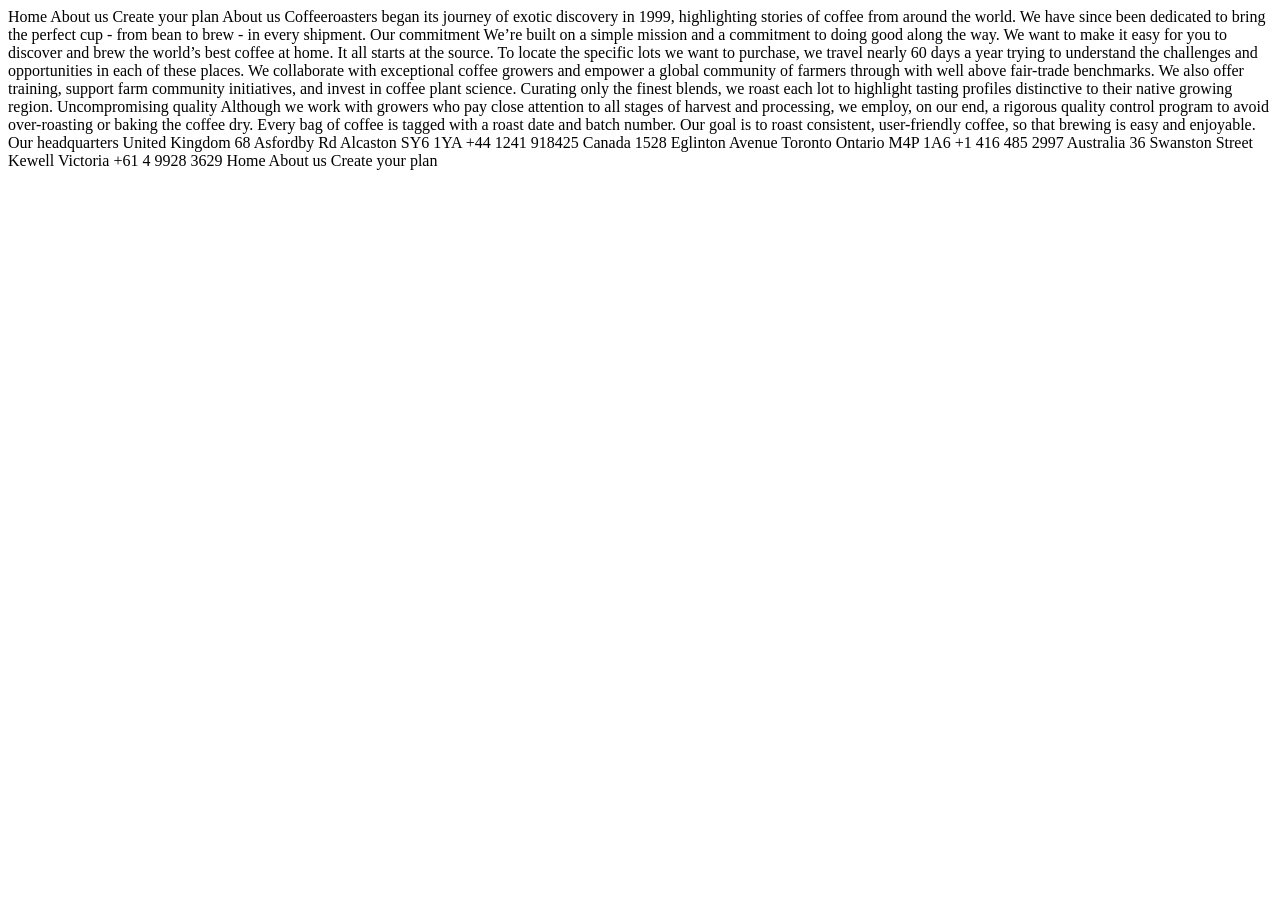
==== about.html @ d0e91743 "Created started files" ====
<!DOCTYPE html>
<html lang="en">

<head>
  <meta charset="UTF-8">
  <meta name="viewport" content="width=device-width, initial-scale=1.0">

  <link rel="icon" type="image/png" sizes="32x32" href="./assets/favicon-32x32.png">

  <title>Frontend Mentor | Coffeeroasters subscription site</title>
</head>

<body>
  Home
  About us
  Create your plan

  About us
  Coffeeroasters began its journey of exotic discovery in 1999, highlighting stories of 
  coffee from around the world. We have since been dedicated to bring the perfect cup - from 
  bean to brew - in every shipment.
  
  Our commitment
  We’re built on a simple mission and a commitment to doing good along the way. We want to 
  make it easy for you to discover and brew the world’s best coffee at home. It all starts 
  at the source. To locate the specific lots we want to purchase, we travel nearly 60 days 
  a year trying to understand the challenges and opportunities in each of these places.
  We collaborate with exceptional coffee growers and empower a global community of farmers 
  through with well above fair-trade benchmarks. We also offer training, support farm community 
  initiatives, and invest in coffee plant science. Curating only the finest blends, we roast 
  each lot to highlight tasting profiles distinctive to their native growing region.
  
  Uncompromising quality
  Although we work with growers who pay close attention to all stages of harvest and processing, 
  we employ, on our end, a rigorous quality control program to avoid over-roasting or baking the 
  coffee dry. Every bag of coffee is tagged with a roast date and batch number. Our goal is to roast 
  consistent, user-friendly coffee, so that brewing is easy and enjoyable.

  Our headquarters

  United Kingdom
  68 Asfordby Rd
  Alcaston
  SY6 1YA
  +44 1241 918425

  Canada
  1528 Eglinton Avenue
  Toronto
  Ontario M4P 1A6
  +1 416 485 2997

  Australia
  36 Swanston Street
  Kewell
  Victoria
  +61 4 9928 3629

  Home
  About us
  Create your plan
</body>

</html>
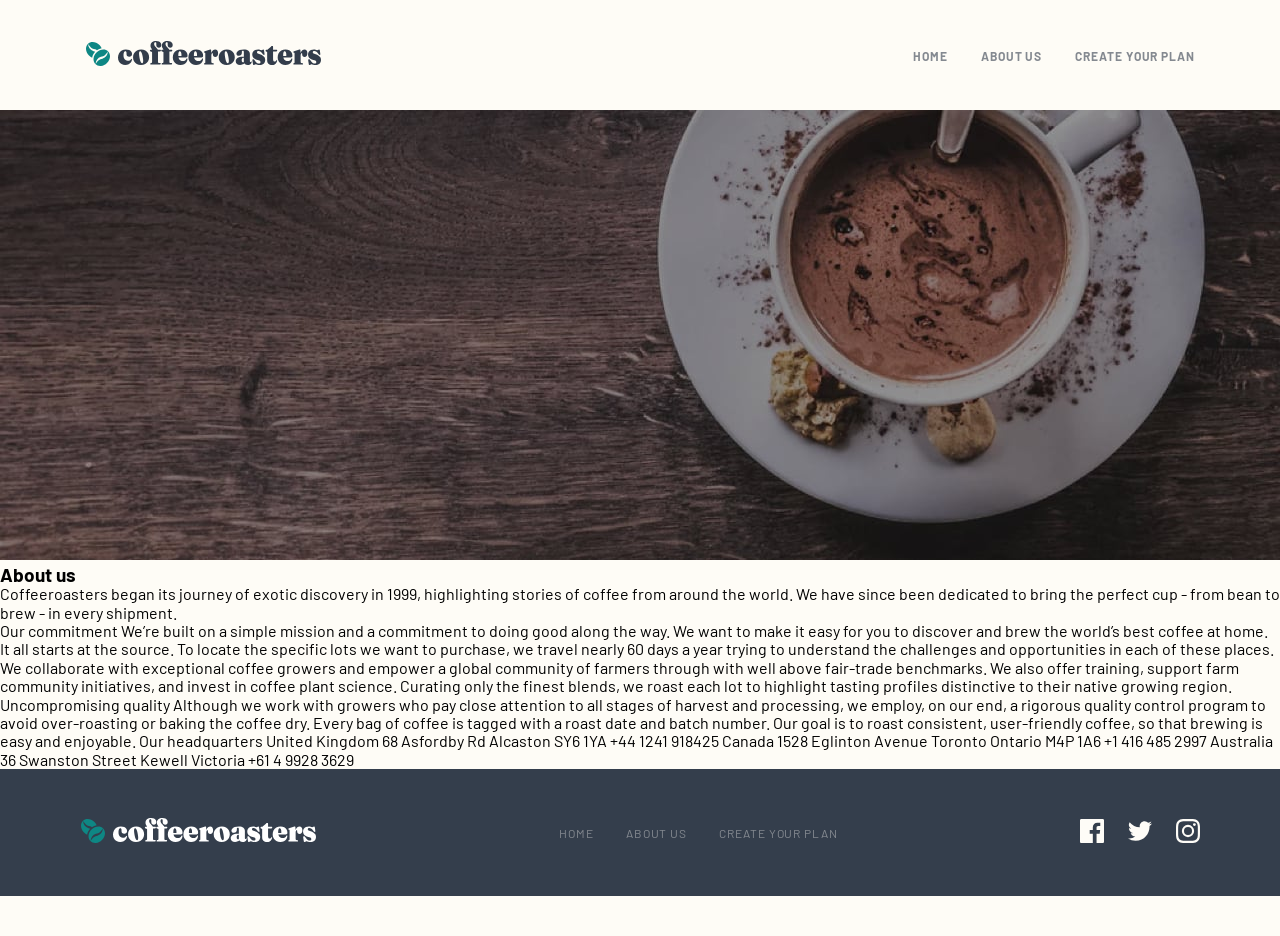
==== commit b9d50f2e: "Finished home page" ====
--- a/about.html
+++ b/about.html
@@ -8,17 +8,91 @@
   <link rel="icon" type="image/png" sizes="32x32" href="./assets/favicon-32x32.png">
 
   <title>Frontend Mentor | Coffeeroasters subscription site</title>
+      <link rel="stylesheet" href="./css/normalize.css" />
+    <link rel="stylesheet" href="./css/style.css" />
 </head>
 
 <body>
-  Home
-  About us
-  Create your plan
-
-  About us
-  Coffeeroasters began its journey of exotic discovery in 1999, highlighting stories of 
+    <header class="header">
+      <div class="header__logo">
+        <a href="index.html">
+          <img
+            src="./assets/shared/desktop/logo.svg"
+            alt="logo coffee roasters"
+            class="logo"
+        /></a>
+      </div>
+      <button
+        class="menu__button open__button"
+        aria-label="open Menu"
+        aria-expanded="false"
+        aria-controls="navbar"
+      >
+        <svg
+          aria-hidden="true"
+          width="16"
+          height="15"
+          xmlns="http://www.w3.org/2000/svg"
+        >
+          <path
+            d="M14.5 12a1.5 1.5 0 010 3h-13a1.5 1.5 0 010-3h13zm0-6a1.5 1.5 0 010 3h-13a1.5 1.5 0 010-3h13zm0-6a1.5 1.5 0 010 3h-13a1.5 1.5 0 010-3h13z"
+            fill="#333D4B"
+            fill-rule="evenodd"
+          />
+        </svg>
+      </button>
+      <button class="menu__button close__button" aria-label="close Menu">
+        <svg
+          aria-hidden="true"
+          width="14"
+          height="13"
+          xmlns="http://www.w3.org/2000/svg"
+        >
+          <path
+            d="M12.657.843a1.5 1.5 0 010 2.121L9.12 6.5l3.536 3.536a1.5 1.5 0 11-2.121 2.12L7 8.622l-3.536 3.536a1.5 1.5 0 11-2.12-2.121L4.877 6.5 1.343 2.964A1.5 1.5 0 113.464.844L7 4.377 10.536.843a1.5 1.5 0 012.12 0z"
+            fill="#333D4B"
+            fill-rule="evenodd"
+          />
+        </svg>
+      </button>
+      <nav id="navbar">
+        <ul>
+          <li><a href="index.html">Home</a></li>
+          <li><a href="#">About us</a></li>
+          <li><a href="plan.html">Create your plan</a></li>
+        </ul>
+      </nav>
+    </header>
+    <main class="main">
+      <section class="about__hero">
+        <picture class="about__hero">
+          <source
+            media="(min-width: 1024px)"
+            srcset="./assets/about/desktop/image-hero-whitecup.jpg"
+          />
+          <source
+            media="(min-width: 768px)"
+            srcset="./assets/about/tablet/image-hero-whitecup.jpg"
+          />
+          <!-- Для мобильных (по умолчанию) -->
+          <img
+            src="./assets/about/mobile/image-hero-whitecup.jpg"
+            alt="image about hero whitecup"
+            class="hero__img"
+          />
+        </picture>
+        <div class="about__hero-content">
+          <h3>About us</h3>
+          <p>
+            Coffeeroasters began its journey of exotic discovery in 1999, highlighting stories of 
   coffee from around the world. We have since been dedicated to bring the perfect cup - from 
   bean to brew - in every shipment.
+          </p>
+          
+        </div>
+      </section>
+        
+  
   
   Our commitment
   We’re built on a simple mission and a commitment to doing good along the way. We want to 
@@ -55,10 +129,23 @@
   Kewell
   Victoria
   +61 4 9928 3629
-
-  Home
-  About us
-  Create your plan
+    </main>
+        <footer class="footer">
+      <a href="#" class="footer__logo"><svg width="237" height="27" xmlns="http://www.w3.org/2000/svg"><g fill-rule="nonzero" fill="none"><path d="M40.237 24.95c1.304 0 2.444-.237 3.422-.71.978-.474 1.755-1.124 2.331-1.95.576-.827.907-1.78.994-2.86.011-.199-.019-.345-.09-.438a.374.374 0 00-.268-.157.623.623 0 00-.27.066c-.092.044-.22.143-.382.297-.294.562-.712.962-1.255 1.199-.544.237-1.217.355-2.021.355-.804 0-1.521-.21-2.152-.628-.63-.419-1.127-1.047-1.491-1.884-.364-.838-.546-1.874-.546-3.108 0-.86.079-1.581.236-2.165.158-.584.38-1.022.669-1.314.287-.292.61-.438.97-.438.358 0 .635.138.83.413.196.276.294.683.294 1.223v1.058c0 .893.23 1.595.693 2.108.461.512 1.138.768 2.029.768.87 0 1.556-.25 2.062-.752.505-.501.757-1.193.757-2.074 0-.838-.241-1.595-.725-2.273-.483-.678-1.184-1.215-2.102-1.612-.919-.396-2.046-.595-3.382-.595-1.565 0-2.934.35-4.108 1.05a7.38 7.38 0 00-2.746 2.86C33.33 14.594 33 15.963 33 17.495c0 1.587.315 2.934.945 4.041a6.4 6.4 0 002.584 2.537c1.092.584 2.328.876 3.708.876zm15.728-.033c1.619 0 3.04-.336 4.262-1.008 1.222-.672 2.179-1.584 2.869-2.735.69-1.152 1.034-2.455 1.034-3.91 0-1.531-.33-2.881-.994-4.05a7.107 7.107 0 00-2.77-2.743c-1.185-.661-2.57-.992-4.157-.992-1.597 0-3.01.342-4.237 1.025-1.228.683-2.19 1.606-2.885 2.769-.696 1.162-1.043 2.47-1.043 3.925 0 1.521.331 2.86.994 4.017a7.067 7.067 0 002.779 2.719c1.19.656 2.572.983 4.148.983zm1.239-1.719c-.337.066-.666-.082-.987-.446-.32-.364-.624-.975-.912-1.835-.288-.86-.563-1.989-.823-3.388-.25-1.4-.392-2.551-.424-3.455-.033-.903.032-1.586.195-2.05.163-.462.413-.732.75-.81.337-.065.666.084.986.447.32.364.628.975.921 1.835.294.86.57 1.989.831 3.388.261 1.4.405 2.554.432 3.463.027.91-.043 1.595-.212 2.058-.168.463-.42.727-.757.793zm17.781 1.422c.511 0 .766-.254.766-.76 0-.22-.06-.394-.179-.521-.12-.127-.304-.207-.554-.24l-1.402-.215a.589.589 0 01-.448-.297c-.092-.166-.138-.402-.138-.711V11.579h1.157c.608 0 1.054-.105 1.336-.315.283-.209.424-.479.424-.81 0-.22-.068-.382-.204-.487-.136-.105-.328-.157-.578-.157H72.75l-.015-.087a1.998 1.998 0 00-.264-.64l-.07-.108a8.286 8.286 0 00-.905-1.09 36.96 36.96 0 01-1.075-1.158 6.526 6.526 0 01-.905-1.297 3.138 3.138 0 01-.367-1.488c0-.518.104-.914.31-1.19.207-.275.51-.413.913-.413.315 0 .549.09.7.273.153.181.229.465.229.85v1.472c0 .837.239 1.51.717 2.016.478.507 1.108.76 1.89.76.707 0 1.286-.217 1.736-.652.451-.435.677-1.088.677-1.959 0-.738-.19-1.419-.57-2.041-.38-.623-.954-1.121-1.72-1.496S72.302 1 71.139 1c-1.804 0-3.195.433-4.173 1.298-.977.865-1.466 2.019-1.466 3.462 0 .606.081 1.116.244 1.53.163.412.348.768.554 1.065l.554.802c.123.178.199.363.23.556l.01.097h-1.43a.83.83 0 00-.508.145L65.1 10a.637.637 0 00-.203.488c0 .198.054.366.162.504.11.137.288.267.538.388l.946.314c.206.088.347.185.423.29a.643.643 0 01.115.388v9.554c0 .286-.05.507-.147.66a.73.73 0 01-.408.315l-.7.215a.978.978 0 00-.432.297.77.77 0 00-.139.48c0 .231.068.41.204.537.136.126.312.19.53.19h8.996zm11.377 0c.51 0 .766-.254.766-.76 0-.22-.06-.394-.18-.521-.119-.127-.304-.207-.554-.24l-1.401-.215a.589.589 0 01-.448-.297c-.093-.166-.139-.402-.139-.711V11.579h1.157c.609 0 1.054-.105 1.337-.315.282-.209.423-.479.423-.81 0-.22-.067-.382-.203-.487-.136-.105-.329-.157-.579-.157h-2.414l-.015-.087a1.998 1.998 0 00-.264-.64l-.07-.108a8.286 8.286 0 00-.904-1.09 36.96 36.96 0 01-1.076-1.158 6.526 6.526 0 01-.904-1.297 3.138 3.138 0 01-.367-1.488c0-.518.103-.914.31-1.19.206-.275.51-.413.912-.413.315 0 .55.09.701.273.152.181.228.465.228.85v1.472c0 .837.24 1.51.718 2.016.478.507 1.108.76 1.89.76.706 0 1.285-.217 1.736-.652.45-.435.676-1.088.676-1.959 0-.738-.19-1.419-.57-2.041-.38-.623-.954-1.121-1.72-1.496S83.678 1 82.515 1c-1.803 0-3.194.433-4.172 1.298-.978.865-1.467 2.019-1.467 3.462 0 .606.082 1.116.245 1.53.163.412.347.768.554 1.065l.554.802c.122.178.198.363.229.556l.011.097h-1.43a.83.83 0 00-.509.145l-.053.045a.637.637 0 00-.204.488c0 .198.054.366.163.504.109.137.288.267.538.388l.945.314c.207.088.348.185.424.29a.643.643 0 01.114.388v9.554c0 .286-.049.507-.147.66a.73.73 0 01-.407.315l-.701.215a.978.978 0 00-.432.297.77.77 0 00-.138.48c0 .231.067.41.203.537.136.126.313.19.53.19h8.997zm9.11.33c1.38 0 2.598-.27 3.652-.81 1.054-.54 1.874-1.258 2.46-2.157.588-.898.881-1.887.881-2.966 0-.21-.038-.359-.114-.447a.353.353 0 00-.277-.132.64.64 0 00-.27.074c-.102.05-.22.146-.35.29-.228.705-.676 1.256-1.344 1.653-.668.396-1.437.595-2.306.595-1.359 0-2.445-.466-3.26-1.397-.478-.546-.816-1.273-1.013-2.18l-.016-.076h7.45c.472 0 .841-.125 1.11-.374l.064-.064c.272-.292.407-.692.407-1.199 0-1.168-.274-2.228-.823-3.181-.548-.954-1.333-1.708-2.355-2.265-1.021-.556-2.238-.835-3.65-.835-1.663 0-3.087.33-4.271.992a6.684 6.684 0 00-2.714 2.769c-.624 1.184-.937 2.564-.937 4.14 0 1.499.323 2.818.97 3.959A6.821 6.821 0 0091.463 24c1.152.634 2.489.95 4.01.95zm-2.127-8.878a12.966 12.966 0 01-.024-.791c0-1.036.076-1.851.229-2.446.152-.595.347-1.017.586-1.265.24-.248.506-.372.799-.372.38 0 .736.325 1.068.976.33.65.497 1.73.497 3.24 0 .462-.207.693-.62.693h-2.533l-.002-.035zm17.71 8.878c1.38 0 2.596-.27 3.65-.81 1.054-.54 1.875-1.258 2.461-2.157.587-.898.88-1.887.88-2.966 0-.21-.038-.359-.114-.447a.353.353 0 00-.277-.132.64.64 0 00-.269.074c-.103.05-.22.146-.35.29-.228.705-.676 1.256-1.345 1.653-.668.396-1.437.595-2.306.595-1.358 0-2.445-.466-3.26-1.397-.477-.546-.815-1.273-1.013-2.18l-.016-.076h7.451c.471 0 .841-.125 1.109-.374l.065-.064c.271-.292.407-.692.407-1.199 0-1.168-.274-2.228-.823-3.181-.549-.954-1.334-1.708-2.355-2.265-1.022-.556-2.239-.835-3.651-.835-1.663 0-3.086.33-4.27.992a6.684 6.684 0 00-2.714 2.769c-.625 1.184-.937 2.564-.937 4.14 0 1.499.323 2.818.97 3.959A6.821 6.821 0 00107.044 24c1.152.634 2.488.95 4.01.95zm-2.129-8.878a12.966 12.966 0 01-.023-.791c0-1.036.076-1.851.228-2.446.152-.595.348-1.017.587-1.265s.505-.372.798-.372c.38 0 .737.325 1.068.976.331.65.497 1.73.497 3.24 0 .462-.206.693-.62.693h-2.533l-.002-.035zm19.079 8.548c.26 0 .46-.069.595-.207a.732.732 0 00.204-.537.82.82 0 00-.147-.488c-.098-.137-.26-.223-.489-.256l-1.222-.248a.647.647 0 01-.457-.339c-.098-.181-.146-.427-.146-.735v-5.818c0-.65.038-1.185.114-1.604.076-.418.187-.73.334-.933.146-.204.318-.306.513-.306.196 0 .337.071.424.215.087.143.136.341.147.595l.016.66c.022.75.225 1.329.611 1.736.386.408.98.612 1.785.612.826 0 1.5-.298 2.02-.893.522-.595.783-1.526.783-2.793 0-1.278-.25-2.231-.75-2.86-.5-.628-1.217-.942-2.151-.942-.771 0-1.483.24-2.135.72-.652.479-1.176 1.211-1.573 2.198a6.529 6.529 0 00-.182.515l-.028.094-.124-2.568c-.029-.304-.082-.525-.158-.663l-.03-.048c-.092-.132-.23-.198-.415-.198-.13 0-.288.022-.473.066a4.95 4.95 0 00-.684.231l-4.63 1.34c-.26.098-.445.217-.553.355a.74.74 0 00-.163.47.64.64 0 00.106.38c.07.1.182.194.334.282l.424.05a.618.618 0 01.301.272c.06.116.09.306.09.57v8.397c0 .33-.027.568-.082.71a.552.552 0 01-.293.315l-.375.149c-.141.099-.253.206-.334.322a.743.743 0 00-.122.438c0 .231.068.413.203.545.136.133.324.199.563.199h8.149zm13.626.297c1.619 0 3.04-.336 4.262-1.008 1.222-.672 2.178-1.584 2.868-2.735.69-1.152 1.035-2.455 1.035-3.91 0-1.531-.331-2.881-.994-4.05a7.107 7.107 0 00-2.77-2.743c-1.185-.661-2.57-.992-4.157-.992-1.597 0-3.01.342-4.238 1.025-1.227.683-2.189 1.606-2.884 2.769-.696 1.162-1.043 2.47-1.043 3.925 0 1.521.33 2.86.994 4.017a7.067 7.067 0 002.779 2.719c1.19.656 2.572.983 4.148.983zm1.238-1.719c-.336.066-.665-.082-.986-.446-.32-.364-.624-.975-.912-1.835-.288-.86-.563-1.989-.824-3.388-.25-1.4-.39-2.551-.423-3.455-.033-.903.032-1.586.195-2.05.163-.462.413-.732.75-.81.337-.065.666.084.986.447.32.364.628.975.921 1.835.293.86.57 1.989.831 3.388.261 1.4.405 2.554.432 3.463.027.91-.043 1.595-.212 2.058-.168.463-.42.727-.758.793zm19.852 1.752c.913 0 1.663-.168 2.25-.504.586-.336 1.023-.735 1.311-1.198.288-.463.432-.887.432-1.273a.751.751 0 00-.106-.413.324.324 0 00-.285-.165.32.32 0 00-.147.033.325.325 0 00-.114.099c-.054.198-.138.336-.252.413a.643.643 0 01-.367.116c-.185 0-.323-.064-.416-.19-.092-.127-.138-.295-.138-.504v-7.306c0-1.455-.492-2.581-1.475-3.38-.984-.8-2.524-1.199-4.62-1.199-1.63 0-2.992.204-4.084.612-1.092.408-1.912.928-2.46 1.562-.55.634-.824 1.28-.824 1.942 0 .705.204 1.242.611 1.612.408.369.997.553 1.769.553.945 0 1.69-.256 2.233-.768.543-.513.815-1.177.815-1.992v-1.256c0-.309.095-.548.285-.72.19-.17.426-.255.709-.255.304 0 .546.113.725.338.18.226.27.532.27.918l-.001 4.818-.087-.019a5.455 5.455 0 00-.91-.087l-.176-.001c-2.337 0-4.078.396-5.224 1.19-1.146.793-1.72 1.9-1.72 3.322 0 1.08.394 1.967 1.182 2.661.788.694 1.834 1.041 3.137 1.041.978 0 1.891-.2 2.739-.603.635-.302 1.152-.698 1.55-1.188l.022-.03.024.075c.125.357.354.677.688.96l.103.084c.603.468 1.454.702 2.551.702zm-4.563-2.578c-.435 0-.786-.18-1.052-.537-.266-.358-.4-.907-.4-1.645 0-.771.129-1.355.384-1.752s.595-.595 1.019-.595c.25 0 .467.025.652.074l.08.025v4.242l-.052.03c-.174.09-.353.142-.538.155l-.093.003zM174.212 25c1.934 0 3.417-.446 4.45-1.339 1.032-.892 1.548-2.11 1.548-3.653 0-.936-.174-1.757-.522-2.463-.348-.705-.956-1.33-1.825-1.876-.87-.545-2.092-1.06-3.668-1.545-.586-.187-1.04-.377-1.36-.57-.321-.193-.541-.4-.66-.62-.12-.22-.18-.457-.18-.71 0-.376.136-.679.408-.91.271-.231.673-.347 1.206-.347.739 0 1.437.248 2.094.744.657.496 1.383 1.344 2.176 2.545.206.254.413.438.62.554.206.116.401.151.586.107a.574.574 0 00.424-.454c.054-.237.043-.576-.033-1.017l-.424-3.041c-.043-.32-.125-.545-.244-.678a.607.607 0 00-.473-.198c-.174 0-.39.06-.652.182-.26.121-.519.245-.774.372-.255.126-.448.19-.578.19-.12 0-.297-.066-.53-.199-.234-.132-.562-.264-.986-.396-.424-.133-.973-.199-1.646-.199-1.12 0-2.127.204-3.024.612-.896.408-1.603.989-2.119 1.744-.516.755-.774 1.655-.774 2.702 0 .926.193 1.736.579 2.43.386.694.975 1.29 1.768 1.785.793.496 1.793.898 3 1.207.781.209 1.382.421 1.8.636.418.215.706.45.864.703.158.253.236.534.236.842 0 .408-.136.744-.407 1.009-.272.264-.685.396-1.239.396a3.417 3.417 0 01-1.491-.338c-.473-.226-.96-.615-1.459-1.166-.5-.55-1.06-1.305-1.679-2.264-.184-.254-.394-.43-.627-.53a.84.84 0 00-.71.017c-.227.089-.374.276-.44.562-.064.287-.048.64.05 1.058l.505 3.29c.076.33.185.55.326.66.141.11.293.166.456.166.185 0 .41-.06.677-.182l.798-.363c.267-.122.481-.182.644-.182.163 0 .378.06.644.182a7.51 7.51 0 001.043.363c.43.121.97.182 1.622.182zm12.908-.05c.978 0 1.826-.19 2.543-.57a4.366 4.366 0 001.703-1.587c.418-.677.666-1.462.742-2.355.01-.253-.025-.421-.106-.504a.242.242 0 00-.286-.058c-.13.198-.266.397-.407.595-.141.198-.29.377-.448.537-.158.16-.334.29-.53.389-.195.099-.407.148-.636.148-.532 0-.937-.198-1.214-.595-.277-.396-.415-1.008-.415-1.834v-7.537h2.444c.555 0 .97-.096 1.244-.286l.06-.045c.272-.22.408-.485.408-.793 0-.22-.065-.383-.196-.488-.13-.105-.315-.157-.554-.157h-3.407V6.85c0-.294-.055-.518-.167-.672l-.044-.055c-.142-.154-.337-.231-.587-.231a1.21 1.21 0 00-.652.206 2.83 2.83 0 00-.652.603l-3.015 2.53c-.185.23-.332.385-.44.462a.541.541 0 01-.31.116h-.799a.861.861 0 00-.603.223.738.738 0 00-.244.57c0 .188.027.345.081.471.055.127.174.235.359.323l.766.248c.174.077.283.176.326.297.043.121.065.298.065.53v7.47c0 1.73.416 2.997 1.247 3.802.831.804 2.073 1.206 3.724 1.206zm13.218 0c1.38 0 2.597-.27 3.651-.81 1.054-.54 1.875-1.258 2.462-2.157.586-.898.88-1.887.88-2.966 0-.21-.038-.359-.114-.447a.353.353 0 00-.278-.132.64.64 0 00-.268.074c-.104.05-.22.146-.35.29-.23.705-.677 1.256-1.346 1.653-.668.396-1.437.595-2.306.595-1.358 0-2.445-.466-3.26-1.397-.477-.546-.815-1.273-1.013-2.18l-.016-.076h7.451c.472 0 .841-.125 1.109-.374l.065-.064c.271-.292.407-.692.407-1.199 0-1.168-.274-2.228-.823-3.181-.549-.954-1.334-1.708-2.355-2.265-1.022-.556-2.238-.835-3.651-.835-1.662 0-3.086.33-4.27.992a6.684 6.684 0 00-2.714 2.769c-.625 1.184-.937 2.564-.937 4.14 0 1.499.323 2.818.97 3.959A6.821 6.821 0 00196.329 24c1.152.634 2.488.95 4.01.95zm-2.128-8.878a12.966 12.966 0 01-.023-.791c0-1.036.076-1.851.228-2.446.152-.595.348-1.017.587-1.265.24-.248.505-.372.799-.372.38 0 .736.325 1.067.976.332.65.497 1.73.497 3.24 0 .462-.206.693-.619.693h-2.534l-.002-.035zm19.08 8.548c.26 0 .458-.069.594-.207a.732.732 0 00.204-.537.82.82 0 00-.147-.488c-.098-.137-.26-.223-.489-.256l-1.222-.248a.647.647 0 01-.457-.339c-.097-.181-.146-.427-.146-.735v-5.818c0-.65.038-1.185.114-1.604.076-.418.187-.73.334-.933.147-.204.318-.306.513-.306.196 0 .337.071.424.215.087.143.136.341.147.595l.016.66c.022.75.225 1.329.611 1.736.386.408.98.612 1.785.612.826 0 1.5-.298 2.021-.893.522-.595.782-1.526.782-2.793 0-1.278-.25-2.231-.75-2.86-.5-.628-1.216-.942-2.15-.942-.772 0-1.484.24-2.136.72-.652.479-1.176 1.211-1.573 2.198a6.529 6.529 0 00-.182.515l-.028.095-.124-2.569c-.029-.304-.081-.525-.158-.663l-.03-.048c-.092-.132-.23-.198-.415-.198-.13 0-.288.022-.473.066a4.95 4.95 0 00-.684.231l-4.629 1.34c-.26.098-.446.217-.554.355a.74.74 0 00-.163.47.64.64 0 00.106.38c.07.1.182.194.334.282l.424.05a.618.618 0 01.301.272c.06.116.09.306.09.57v8.397c0 .33-.027.568-.082.71a.552.552 0 01-.293.315l-.375.149c-.141.099-.253.206-.334.322a.743.743 0 00-.122.438c0 .231.068.413.203.545.136.133.324.199.563.199h8.15zm12.712.38c1.934 0 3.417-.446 4.45-1.339 1.032-.892 1.548-2.11 1.548-3.653 0-.936-.174-1.757-.522-2.463-.347-.705-.956-1.33-1.825-1.876-.87-.545-2.092-1.06-3.667-1.545-.587-.187-1.04-.377-1.361-.57-.32-.193-.54-.4-.66-.62-.12-.22-.18-.457-.18-.71 0-.376.136-.679.408-.91.272-.231.674-.347 1.206-.347.739 0 1.437.248 2.094.744.658.496 1.383 1.344 2.176 2.545.207.254.413.438.62.554.206.116.402.151.586.107a.574.574 0 00.424-.454c.054-.237.044-.576-.032-1.017l-.424-3.041c-.044-.32-.125-.545-.245-.678a.607.607 0 00-.472-.198c-.174 0-.392.06-.652.182-.261.121-.52.245-.774.372-.256.126-.449.19-.58.19-.119 0-.295-.066-.529-.199-.233-.132-.562-.264-.986-.396-.424-.133-.972-.199-1.646-.199-1.12 0-2.127.204-3.023.612-.897.408-1.603.989-2.12 1.744-.515.755-.773 1.655-.773 2.702 0 .926.192 1.736.578 2.43.386.694.975 1.29 1.769 1.785.793.496 1.792.898 2.999 1.207.782.209 1.382.421 1.8.636.419.215.707.45.864.703.158.253.237.534.237.842 0 .408-.136.744-.408 1.009-.271.264-.684.396-1.238.396a3.417 3.417 0 01-1.492-.338c-.472-.226-.959-.615-1.459-1.166-.5-.55-1.059-1.305-1.678-2.264-.185-.254-.394-.43-.628-.53a.84.84 0 00-.709.017c-.228.089-.375.276-.44.562-.065.287-.049.64.049 1.058l.505 3.29c.076.33.185.55.326.66.142.11.294.166.457.166.184 0 .41-.06.676-.182l.799-.363c.266-.122.48-.182.643-.182.163 0 .378.06.644.182a7.51 7.51 0 001.043.363c.43.121.97.182 1.622.182z" fill="#333D4B"/><path d="M23.123 11.378c2.89 2.89 2.387 8.1-1.126 11.613-1.688 1.687-3.813 2.74-5.987 2.965-.29.029-.576.044-.856.044-1.87 0-3.539-.656-4.769-1.886-1.416-1.414-2.07-3.412-1.839-5.625.224-2.173 1.277-4.299 2.964-5.986 3.515-3.512 8.724-4.019 11.613-1.125zm-.18.18c-.961 1.16-1.67 2.482-2.851 3.453-1.257 1.033-2.64 1.41-4.161 1.85-3.338.97-4.988 3.791-5.369 7.075 1.043-1.253 1.808-2.657 3.125-3.663 1.152-.88 2.398-1.227 3.754-1.598 3.411-.936 5.105-3.781 5.502-7.117zM14.49 5.003a10.573 10.573 0 012.165 3.151c-1.68.29-3.308.992-4.75 2.046a7.17 7.17 0 00-1.837-.84c-1.519-.44-2.903-.816-4.16-1.85-1.18-.971-1.889-2.296-2.852-3.454.396 3.336 2.091 6.182 5.502 7.118.576.157 1.128.32 1.666.511-1.626 1.713-2.696 3.8-3.07 5.97A10.607 10.607 0 014 15.491C.492 11.978-.014 6.768 2.877 3.878 5.766.986 10.975 1.49 14.489 5.003z" fill="#0E8784"/></g></svg></a>
+      <nav>
+        <ul>
+          <li><a href="index.html">Home</a></li>
+          <li><a href="#">About us</a></li>
+          <li><a href="plan.html">Create your plan</a></li>
+        </ul>
+      </nav>
+      <div class="footer__social">
+        <button><svg xmlns="http://www.w3.org/2000/svg" width="24" height="24"><path fill="#FEFCF7" d="M22.675 0H1.325C.593 0 0 .593 0 1.325v21.351C0 23.407.593 24 1.325 24H12.82v-9.294H9.692v-3.622h3.128V8.413c0-3.1 1.893-4.788 4.659-4.788 1.325 0 2.463.099 2.795.143v3.24l-1.918.001c-1.504 0-1.795.715-1.795 1.763v2.313h3.587l-.467 3.622h-3.12V24h6.116c.73 0 1.323-.593 1.323-1.325V1.325C24 .593 23.407 0 22.675 0z"/></svg></button>
+        <button><svg xmlns="http://www.w3.org/2000/svg" width="24" height="20"><path fill="#FEFCF7" d="M24 2.557a9.83 9.83 0 01-2.828.775A4.932 4.932 0 0023.337.608a9.864 9.864 0 01-3.127 1.195A4.916 4.916 0 0016.616.248c-3.179 0-5.515 2.966-4.797 6.045A13.978 13.978 0 011.671 1.149a4.93 4.93 0 001.523 6.574 4.903 4.903 0 01-2.229-.616c-.054 2.281 1.581 4.415 3.949 4.89a4.935 4.935 0 01-2.224.084 4.928 4.928 0 004.6 3.419A9.9 9.9 0 010 17.54a13.94 13.94 0 007.548 2.212c9.142 0 14.307-7.721 13.995-14.646A10.025 10.025 0 0024 2.557z"/></svg></button>
+        <button><svg xmlns="http://www.w3.org/2000/svg" width="24" height="24"><path fill="#FEFCF7" d="M12 2.163c3.204 0 3.584.012 4.85.07 3.252.148 4.771 1.691 4.919 4.919.058 1.265.069 1.645.069 4.849 0 3.205-.012 3.584-.069 4.849-.149 3.225-1.664 4.771-4.919 4.919-1.266.058-1.644.07-4.85.07-3.204 0-3.584-.012-4.849-.07-3.26-.149-4.771-1.699-4.919-4.92-.058-1.265-.07-1.644-.07-4.849 0-3.204.013-3.583.07-4.849.149-3.227 1.664-4.771 4.919-4.919 1.266-.057 1.645-.069 4.849-.069zM12 0C8.741 0 8.333.014 7.053.072 2.695.272.273 2.69.073 7.052.014 8.333 0 8.741 0 12c0 3.259.014 3.668.072 4.948.2 4.358 2.618 6.78 6.98 6.98C8.333 23.986 8.741 24 12 24c3.259 0 3.668-.014 4.948-.072 4.354-.2 6.782-2.618 6.979-6.98.059-1.28.073-1.689.073-4.948 0-3.259-.014-3.667-.072-4.947-.196-4.354-2.617-6.78-6.979-6.98C15.668.014 15.259 0 12 0zm0 5.838a6.162 6.162 0 100 12.324 6.162 6.162 0 000-12.324zM12 16a4 4 0 110-8 4 4 0 010 8zm6.406-11.845a1.44 1.44 0 100 2.881 1.44 1.44 0 000-2.881z"/></svg></button>
+      </div>
+    </footer>
+     <script src="app.js" defer></script>
 </body>
 
 </html>
--- a/css/style.css
+++ b/css/style.css
@@ -0,0 +1,770 @@
+:root {
+  --neutral-900: hsl(215, 19%, 25%);
+  --neutral-500: hsl(215, 5%, 54%);
+  --neutral-200: hsl(26, 11%, 87%);
+  --neutral-100: hsl(40, 29%, 94%);
+  --neutral-50: hsl(43, 78%, 98%);
+  --neutral-0: hsl(0, 0%, 100%);
+  --teal-600: hsl(179, 61%, 29%);
+  --teal-300: hsl(178, 55%, 61%);
+  --orange-200: hsl(25, 94%, 86%);
+}
+@font-face {
+  font-family: "Barlow";
+  src: url("../assets/fonts/Barlow-Bold.woff2") format("woff2");
+  font-weight: bold;
+  font-style: normal;
+  font-display: swap;
+}
+
+@font-face {
+  font-family: "Barlow";
+  src: url("../assets/fonts/Barlow-Regular.woff2") format("woff2");
+  font-weight: normal;
+  font-style: normal;
+  font-display: swap;
+}
+
+@font-face {
+  font-family: "Fraunces 72pt Soft";
+  src: url("../assets/fonts/Fraunces72ptSoft-Black.woff2") format("woff2");
+  font-weight: 900;
+  font-style: normal;
+  font-display: swap;
+}
+@font-face {
+  font-family: "Fraunces 9pt";
+  src: url("../assets/fonts/Fraunces9-Balck/Fraunces-9ptBlack.woff2")
+    format("woff2");
+  font-weight: 900;
+  font-style: normal;
+  font-display: swap;
+}
+@font-face {
+  font-family: "Fraunces";
+  src: url("../assets/fonts/Fraunces9-Italic/Fraunces-9ptBlackItalic.woff2")
+    format("woff2");
+  font-weight: 900;
+  font-style: italic;
+  font-display: swap;
+}
+html {
+  box-sizing: border-box;
+}
+
+*,
+*::after,
+*::before {
+  box-sizing: border-box;
+}
+body {
+  max-width: 1440px;
+  width: 100%;
+  margin: 0;
+  padding: 0;
+  font-family: "Barlow";
+  font-size: 1rem;
+  background-color: var(--neutral-50);
+}
+img {
+  max-width: 100%;
+  height: auto;
+}
+
+h1,
+h2,
+h3,
+h4,
+h5,
+p {
+  margin: 0;
+}
+ul {
+  margin: 0;
+  padding: 0;
+  list-style: none;
+}
+button {
+  border: 0 none transparent;
+  background-color: transparent;
+  cursor: pointer;
+  padding: 0;
+}
+.container {
+  max-width: 1150px;
+  margin-inline: auto;
+  padding-inline: 10px;
+}
+.plan__link {
+  text-decoration: none;
+  width: 218px;
+  height: 57px;
+  display: flex;
+  flex-direction: row;
+  align-items: center;
+  justify-content: center;
+  background: var(--teal-600);
+  border-radius: 6px;
+  font-family: "Fraunces 9pt";
+  font-weight: 900;
+  font-size: 18px;
+  line-height: 140%;
+  text-align: center;
+  color: var(--neutral-50);
+  cursor: pointer;
+  transition: background 450ms ease-in-out;
+  &:hover {
+    background: var(--teal-300);
+  }
+  &:focus-within {
+    outline-color: var(--teal-300);
+    outline-offset: 4px;
+  }
+}
+.header {
+  display: flex;
+  align-items: center;
+  justify-content: space-between;
+  padding: 40px 85px;
+  .menu__button {
+    display: none;
+    &:hover,
+    &:focus,
+    &:active {
+      outline-color: var(--neutral-50);
+      outline-offset: 6px;
+    }
+  }
+  nav {
+    display: flex;
+    align-items: center;
+    column-gap: 33px;
+    ul {
+      display: flex;
+      align-items: center;
+      column-gap: 33px;
+      li {
+        a {
+          font-weight: 700;
+          font-size: 12px;
+          line-height: 130%;
+          letter-spacing: 0.923077px;
+          text-transform: uppercase;
+          text-decoration: none;
+          color: var(--neutral-500);
+          cursor: pointer;
+          transition: color 450ms ease-in-out;
+          outline: none;
+          &:hover {
+            color: var(--neutral-900);
+          }
+        }
+        &:focus-within {
+          outline-color: var(--neutral-50);
+          outline-offset: 4px;
+          /* background: var(--neutral-50); */
+          box-shadow:
+            0px 0px 0px 3px #fefcf7,
+            0px 0px 0px 5px #0e8784;
+          border-radius: 4px;
+        }
+      }
+    }
+  }
+}
+.main {
+  .home__hero {
+    width: clamp(21.438rem, calc(-4.898rem + 93.636vw), 79.375rem);
+    height: clamp(31.625rem, calc(29.409rem + 7.879vw), 36.5rem);
+    margin: 0 auto;
+    position: relative;
+    /* width: 100%; */
+    overflow: hidden;
+    margin-block-end: 140px;
+    picture {
+      .hero__img {
+        width: 100%;
+        height: auto;
+        display: block;
+        /* Помогает избежать искажения пропорций */
+        object-fit: cover;
+        border-radius: 24px;
+      }
+    }
+    .home__hero-content {
+      position: absolute;
+      top: 50%;
+      left: 6.3%;
+      /* Центрирование по вертикали */
+      transform: translateY(-50%);
+      z-index: 2;
+      /* Белый текст для контраста */
+      color: var(--neutral-50);
+      /* max-width: 493px; */
+      max-width: clamp(18.438rem, calc(12.813rem + 20vw), 30.813rem);
+
+      h1 {
+        font-family: "Fraunces 72pt Soft";
+        font-weight: 900;
+        /* font-size: 72px; */
+        font-size: clamp(2.5rem, calc(1.591rem + 3.232vw), 4.5rem);
+        line-height: 100%;
+        margin-block-end: 32px;
+      }
+      p {
+        font-family: "Barlow";
+        font-weight: 400;
+        line-height: 160%;
+        mix-blend-mode: normal;
+        opacity: 0.8;
+        margin-block-end: 48px;
+      }
+    }
+  }
+  .home__collection {
+    position: relative;
+    max-width: 1110px;
+    /* Отступы сверху и снизу секции */
+    padding: 100px 0;
+    /* Светлый фон всей секции */
+    background-color: var(--neutral-50);
+    overflow: hidden;
+    margin-block-end: 40px;
+    h2 {
+      font-family: "Fraunces 9pt";
+      /* Позиционирование по центру на заднем плане */
+      position: absolute;
+      top: 12%;
+      left: 50%;
+      transform: translate(-50%, -50%);
+      z-index: 1;
+      text-align: center;
+      margin: 0;
+      width: 1110px;
+      /* font-size: 150px; */
+      font-size: clamp(2.5rem, calc(-0.625rem + 11.111vw), 9.375rem);
+      line-height: 115px;
+      color: var(--neutral-500);
+      /* Эффект градиента внутри букв */
+      background: linear-gradient(
+        180deg,
+        rgba(131, 136, 143, 0.4) 0%,
+        #83888f 100%
+      );
+      -webkit-background-clip: text;
+      -webkit-text-fill-color: transparent;
+      text-transform: lowercase;
+      mix-blend-mode: normal;
+      opacity: 0.5;
+    }
+    .collection__list {
+      /* Выстраиваем пачки в ряд поверх текста */
+      position: relative;
+      z-index: 2;
+      display: flex;
+      align-items: center;
+      justify-content: space-between;
+      column-gap: 32px;
+      li {
+        width: 253.5px;
+        img {
+          display: block;
+          margin-block-end: 48px;
+        }
+        .collection__content {
+          h4 {
+            font-family: "Fraunces 72pt Soft";
+            font-style: normal;
+            font-weight: 900;
+            font-size: 24px;
+            line-height: 150%;
+            text-align: center;
+            color: var(--neutral-900);
+            margin-block-end: 24px;
+          }
+          p {
+            font-weight: 400;
+            font-size: 16px;
+            line-height: 160%;
+            text-align: center;
+            color: var(--neutral-900);
+          }
+        }
+      }
+    }
+  }
+  .home__choose {
+    width: 1280px;
+    /* width: clamp(21.438rem, calc(-5.182rem + 94.646vw), 80rem); */
+    height: 577px;
+    background: hsl(213, 17%, 21%);
+    border-radius: 10px;
+    position: relative;
+    padding: 96px 370px 0;
+    margin: 0 auto 237px;
+    h3 {
+      font-family: "Fraunces 72pt Soft";
+      font-weight: 900;
+      font-size: 40px;
+      line-height: 120%;
+      text-align: center;
+      color: var(--neutral-50);
+      margin-block-end: 32px;
+    }
+    p {
+      width: 540px;
+      /* width: clamp(19.438rem, calc(12.932rem + 23.131vw), 33.75rem); */
+      line-height: 160%;
+      text-align: center;
+      color: var(--neutral-50);
+      mix-blend-mode: normal;
+      opacity: 0.8;
+    }
+    .choose__content {
+      display: flex;
+      align-items: center;
+      justify-content: space-between;
+      column-gap: 32px;
+      position: absolute;
+      bottom: -17%;
+      left: 6%;
+      .choose__content-info {
+        display: flex;
+        flex-direction: column;
+        align-items: center;
+        justify-content: center;
+        /* padding: 48px 32px; */
+        width: 348.67px;
+        height: 354px;
+        background: var(--teal-600);
+        border-radius: 8px;
+        img {
+          margin-block-end: 48px;
+        }
+        .choose__content-properties {
+          color: var(--neutral-50);
+          h5 {
+            font-family: "Fraunces 72pt Soft";
+            font-weight: 900;
+            font-size: 24px;
+            line-height: 150%;
+            text-align: center;
+            margin-block-end: 24px;
+          }
+          p {
+            width: 284px;
+            line-height: 160%;
+            text-align: center;
+          }
+        }
+      }
+    }
+  }
+  .home__works {
+    margin-block-end: 140px;
+    h5 {
+      font-family: "Fraunces 72pt Soft";
+      font-size: 24px;
+      line-height: 150%;
+      color: var(--neutral-500);
+      margin-block-end: 80px;
+    }
+    div {
+      position: relative;
+      padding-block-end: 80px;
+      &::before {
+        position: absolute;
+        content: "";
+        width: 810px;
+        height: 1px;
+        left: 30px;
+        top: 15px;
+        border: 2px solid var(--orange-200);
+      }
+      span {
+        position: absolute;
+        width: 31px;
+        height: 31px;
+        background: #fefcf7;
+        border: 2px solid var(--teal-600);
+        border-radius: 50%;
+        &:nth-child(1) {
+          top: 0;
+          left: 0;
+        }
+        &:nth-child(2) {
+          top: 0px;
+          left: 415px;
+        }
+        &:nth-child(3) {
+          top: 0px;
+          left: 840px;
+        }
+      }
+    }
+    ul {
+      padding-inline: 0;
+      display: flex;
+      align-items: center;
+      justify-content: space-between;
+      column-gap: 96px;
+      margin-block: 0 140px;
+      li {
+        width: 285px;
+        position: relative;
+        top: 80px;
+        counter-increment: numbers;
+        &::before {
+          position: absolute;
+          content: counter(numbers, decimal-leading-zero);
+          font-family: "Fraunces 9pt";
+          font-size: 72px;
+          line-height: 100%;
+          color: var(--orange-200);
+          transform: translateX(-50%);
+          left: 15%;
+          top: -95px;
+        }
+        h4 {
+          max-width: 200px;
+          width: 100%;
+          font-family: "Fraunces 9pt";
+          font-size: 32px;
+          line-height: 114%;
+          color: var(--neutral-900);
+          margin-block-end: 40px;
+          word-break: break-word;
+        }
+        p {
+          /* width: 285px;
+        height: 130px; */
+          font-size: 16px;
+          line-height: 160%;
+          color: var(--neutral-900);
+        }
+      }
+    }
+  }
+}
+.footer {
+  max-width: 1280px;
+  width: 100%;
+  min-height: 120px;
+  background: var(--neutral-900);
+  display: flex;
+  align-items: center;
+  justify-content: space-between;
+  margin: 0 auto 40px;
+  padding: 48px 80px;
+  .footer__logo {
+    svg path:nth-child(1) {
+      fill: var(--neutral-0);
+    }
+  }
+  nav {
+    ul {
+      display: flex;
+      align-items: center;
+      justify-content: space-between;
+      column-gap: 32px;
+      li {
+        a {
+          text-decoration: none;
+          font-size: 12px;
+          line-height: 130%;
+          letter-spacing: 0.923077px;
+          text-transform: uppercase;
+          color: var(--neutral-500);
+          cursor: pointer;
+          transition: color 450ms ease-in-out;
+          &:hover {
+            color: var(--neutral-0);
+          }
+        }
+      }
+    }
+  }
+  .footer__social {
+    display: flex;
+    align-items: center;
+    column-gap: 24px;
+    svg path {
+      transition: fill 450ms ease-in-out;
+      &:hover {
+        fill: var(--orange-200);
+      }
+    }
+    
+  }
+}
+
+@media (width <= 768px) {
+  .container {
+    max-width: 724px;
+  }
+  .header {
+    padding-inline: 32px;
+  }
+  .main {
+    .home__hero {
+      margin-block-end: 80px;
+    }
+    .home__collection {
+      max-width: 704px;
+      /* Уменьшаем отступы секции и добавляем боковые поля */
+      padding: 60px 20px;
+      margin-block-end: 20px;
+      h2 {
+        top: 6%;
+      }
+      .collection__list {
+        flex-direction: column;
+        gap: 24px 0;
+        li {
+          width: 704px;
+          display: flex;
+          align-items: center;
+          justify-content: space-around;
+          column-gap: 32px;
+          img {
+            width: 235.5px;
+            margin-block-end: 0;
+          }
+          .collection__content {
+            width: 300px;
+            h4 {
+              text-align: start;
+            }
+            p {
+              text-align: start;
+            }
+          }
+        }
+      }
+    }
+    .home__choose {
+      /* width: 704px; */
+      width: clamp(21.438rem, calc(-10.491rem + 113.522vw), 44rem);
+      padding: 64px 82px 0;
+      margin-block-end: 403px;
+      .choose__content {
+        bottom: -50%;
+        flex-direction: column;
+        gap: 24px 0;
+        .choose__content-info {
+          /* width: 573px; */
+          width: clamp(17.5rem, calc(-8.414rem + 92.138vw), 35.813rem);
+          height: 188px;
+          flex-direction: row;
+          column-gap: 48px;
+          padding: 40px 48px;
+          img {
+            margin: 0;
+          }
+          .choose__content-properties {
+            h5 {
+              text-align: start;
+              margin-block-end: 20px;
+            }
+            p {
+              /* width: 369px; */
+              width: clamp(15rem, calc(3.591rem + 40.566vw), 23.063rem);
+              text-align: start;
+            }
+          }
+        }
+      }
+    }
+    .home__works {
+      margin-block-end: 80px;
+      div {
+        &::before {
+          width: 500px;
+        }
+        span {
+          &:nth-child(2) {
+            left: 250px;
+          }
+          &:nth-child(3) {
+            left: 520px;
+          }
+        }
+      }
+      ul {
+        column-gap: 20px;
+        margin-block-end: 64px;
+        li {
+          width: 221px;
+          height: 406px;
+          h4 {
+            margin-block-start: 0;
+          }
+        }
+      }
+    }
+  }
+  .footer {
+    padding: 40px 20px;
+    nav {
+      ul {
+        column-gap: 20px;
+      }
+    }
+    .footer__social {
+      column-gap: 20px;
+    }
+  }
+}
+
+@media (width <= 450px) {
+  .container {
+    max-width: 363px;
+  }
+  .plan__link {
+    margin: 0 auto;
+  }
+  .header {
+    position: relative;
+    padding: 24px 16px 32px;
+    .open__button {
+      display: block;
+    }
+    nav {
+      width: 375px;
+      height: 577px;
+      visibility: hidden;
+      position: absolute;
+      z-index: 5;
+      top: 50px;
+      left: 8%;
+      justify-content: center;
+      align-items: start;
+      background: linear-gradient(
+        360deg,
+        rgba(254, 252, 247, 0.504981) 0%,
+        #fefcf7 55.94%
+      );
+      transform: matrix(1, 0, 0, 1, 0, 0);
+      padding-block-start: 80px;
+      ul {
+        flex-direction: column;
+        gap: 32px 0;
+        li {
+          a {
+            font-family: "Fraunces 9pt";
+            font-weight: 900;
+            font-size: 24px;
+            line-height: 32px;
+            text-align: center;
+            color: var(--neutral-900);
+          }
+        }
+      }
+    }
+  }
+  .menu__active nav {
+    visibility: visible;
+  }
+  .menu__active .open__button {
+    display: none;
+  }
+  .menu__active .close__button {
+    display: block;
+  }
+  .main {
+    .home__hero {
+      margin-block-end: 80.2px;
+      .main__hero-content {
+        h1 {
+          text-align: center;
+        }
+        p {
+          text-align: center;
+        }
+      }
+    }
+    .home__collection {
+      h2 {
+        top: 2%;
+      }
+      .collection__list {
+        row-gap: 32px;
+        li {
+          width: 343px;
+          flex-direction: column;
+          gap: 24px 0;
+          .collection__content {
+            width: 343px;
+            h4 {
+              text-align: center;
+            }
+            p {
+              text-align: center;
+            }
+          }
+        }
+      }
+    }
+    .home__choose {
+      /* width: 343px; */
+      padding-inline: 16px;
+      margin-block-end: 752px;
+      p {
+        width: 311px;
+      }
+      .choose__content {
+        bottom: -113%;
+        .choose__content-info {
+          /* width: 280px; */
+          height: 258.85px;
+          flex-direction: column;
+          gap: 24px 0;
+          padding: 24px 20px;
+          .choose__content-properties {
+            h5 {
+              text-align: center;
+            }
+            p {
+              /* width: 240px; */
+              text-align: center;
+            }
+          }
+        }
+      }
+    }
+    .home__works {
+      h5 {
+        text-align: center;
+        margin-block-end: 64px;
+      }
+      div {
+        display: none;
+      }
+      ul {
+        flex-direction: column;
+        gap: 40px 0;
+        li {
+          width: 343px;
+          height: 296px;
+          &::before {
+            left: 50%;
+          }
+          h4 {
+            max-width: inherit;
+            text-align: center;
+            margin-block-end: 24px;
+          }
+          p {
+            text-align: center;
+          }
+        }
+      }
+    }
+  }
+  .footer {
+    flex-direction: column;
+    row-gap: 24px;
+    padding-inline: 43px;
+    margin-block-end: 24px;
+  }
+}
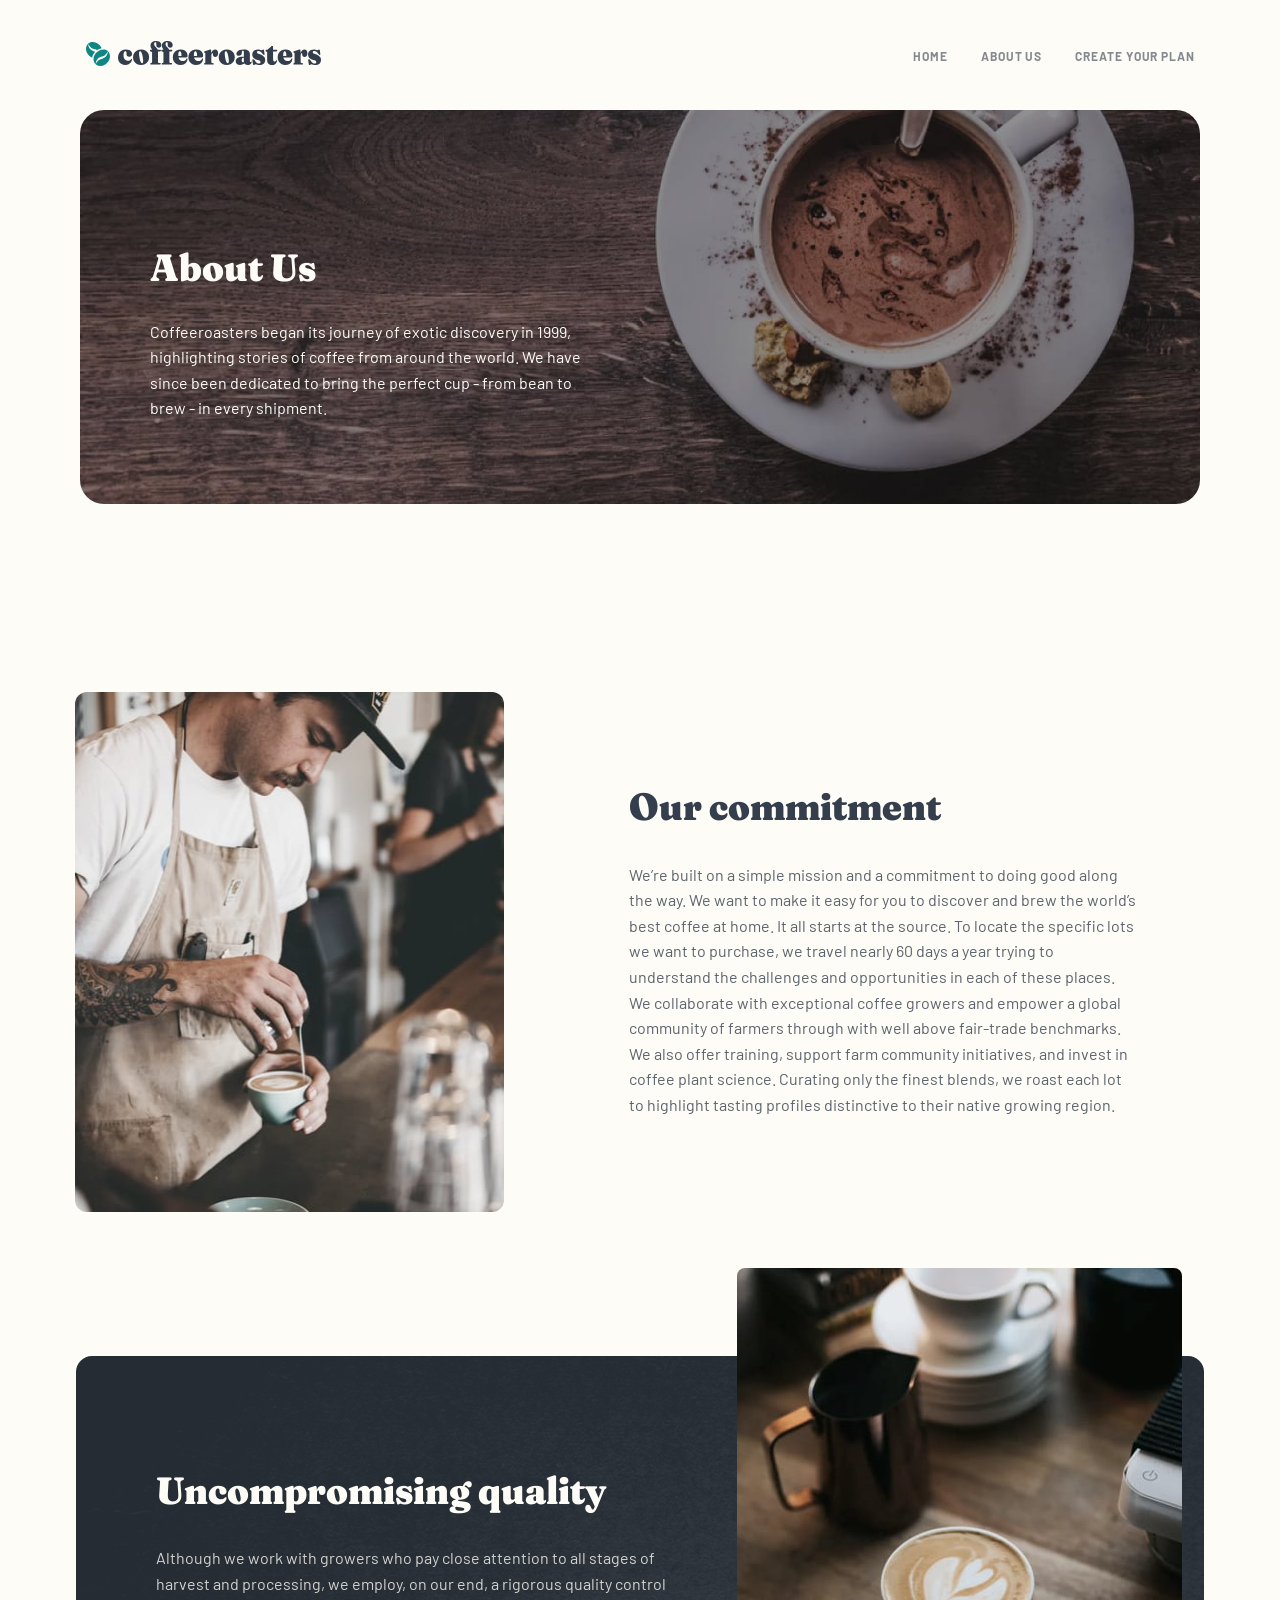
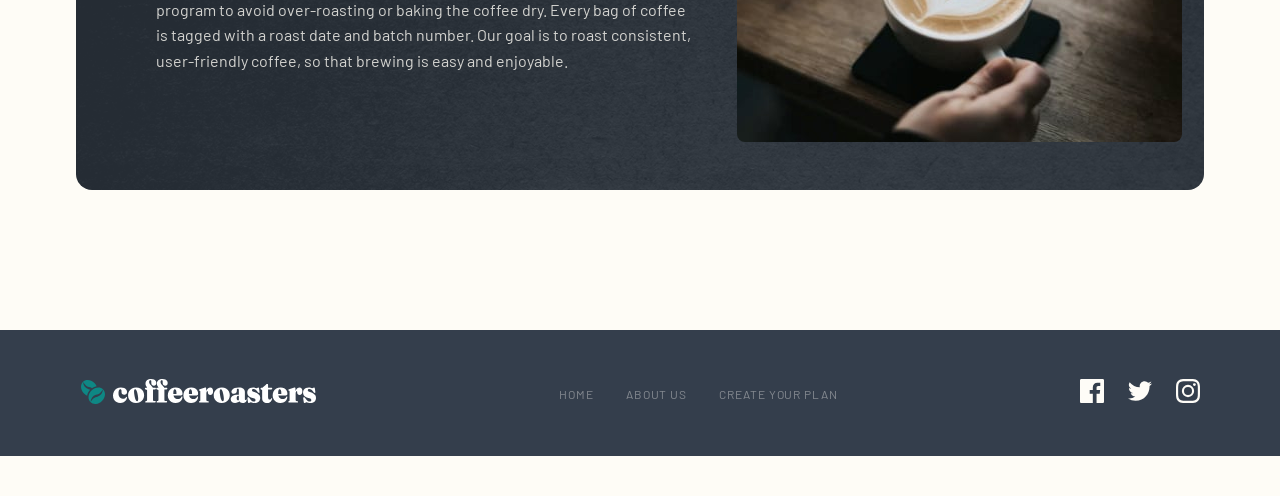
==== commit bfa9c71b: "Ctarted about page" ====
--- a/about.html
+++ b/about.html
@@ -1,18 +1,22 @@
-<!DOCTYPE html>
+<!doctype html>
 <html lang="en">
-
-<head>
-  <meta charset="UTF-8">
-  <meta name="viewport" content="width=device-width, initial-scale=1.0">
-
-  <link rel="icon" type="image/png" sizes="32x32" href="./assets/favicon-32x32.png">
-
-  <title>Frontend Mentor | Coffeeroasters subscription site</title>
-      <link rel="stylesheet" href="./css/normalize.css" />
+  <head>
+    <meta charset="UTF-8" />
+    <meta name="viewport" content="width=device-width, initial-scale=1.0" />
+
+    <link
+      rel="icon"
+      type="image/png"
+      sizes="32x32"
+      href="./assets/favicon-32x32.png"
+    />
+
+    <title>Frontend Mentor | Coffeeroasters subscription site</title>
+    <link rel="stylesheet" href="./css/normalize.css" />
     <link rel="stylesheet" href="./css/style.css" />
-</head>
-
-<body>
+  </head>
+
+  <body>
     <header class="header">
       <div class="header__logo">
         <a href="index.html">
@@ -65,7 +69,7 @@
     </header>
     <main class="main">
       <section class="about__hero">
-        <picture class="about__hero">
+        <picture class="hero__picture">
           <source
             media="(min-width: 1024px)"
             srcset="./assets/about/desktop/image-hero-whitecup.jpg"
@@ -84,54 +88,95 @@
         <div class="about__hero-content">
           <h3>About us</h3>
           <p>
-            Coffeeroasters began its journey of exotic discovery in 1999, highlighting stories of 
-  coffee from around the world. We have since been dedicated to bring the perfect cup - from 
-  bean to brew - in every shipment.
+            Coffeeroasters began its journey of exotic discovery in 1999,
+            highlighting stories of coffee from around the world. We have since
+            been dedicated to bring the perfect cup - from bean to brew - in
+            every shipment.
           </p>
-          
         </div>
       </section>
-        
-  
-  
-  Our commitment
-  We’re built on a simple mission and a commitment to doing good along the way. We want to 
-  make it easy for you to discover and brew the world’s best coffee at home. It all starts 
-  at the source. To locate the specific lots we want to purchase, we travel nearly 60 days 
-  a year trying to understand the challenges and opportunities in each of these places.
-  We collaborate with exceptional coffee growers and empower a global community of farmers 
-  through with well above fair-trade benchmarks. We also offer training, support farm community 
-  initiatives, and invest in coffee plant science. Curating only the finest blends, we roast 
-  each lot to highlight tasting profiles distinctive to their native growing region.
-  
-  Uncompromising quality
-  Although we work with growers who pay close attention to all stages of harvest and processing, 
-  we employ, on our end, a rigorous quality control program to avoid over-roasting or baking the 
-  coffee dry. Every bag of coffee is tagged with a roast date and batch number. Our goal is to roast 
-  consistent, user-friendly coffee, so that brewing is easy and enjoyable.
-
-  Our headquarters
-
-  United Kingdom
-  68 Asfordby Rd
-  Alcaston
-  SY6 1YA
-  +44 1241 918425
-
-  Canada
-  1528 Eglinton Avenue
-  Toronto
-  Ontario M4P 1A6
-  +1 416 485 2997
-
-  Australia
-  36 Swanston Street
-  Kewell
-  Victoria
-  +61 4 9928 3629
+      <section class="about__commitment container">
+        <picture class="commitment__picture">
+          <source
+            media="(min-width: 1024px)"
+            srcset="./assets/about/desktop/image-commitment.jpg"
+          />
+          <source
+            media="(min-width: 768px)"
+            srcset="./assets/about/tablet/image-commitment.jpg"
+          />
+          <!-- Для мобильных (по умолчанию) -->
+          <img
+            src="./assets/about/mobile/image-commitment.jpg"
+            alt="image about commitment"
+            class="commitment__img"
+          />
+        </picture>
+        <div class="commitment__content">
+          <h3>Our commitment</h3>
+          <p>
+            We’re built on a simple mission and a commitment to doing good along
+            the way. We want to make it easy for you to discover and brew the
+            world’s best coffee at home. It all starts at the source. To locate
+            the specific lots we want to purchase, we travel nearly 60 days a
+            year trying to understand the challenges and opportunities in each
+            of these places. We collaborate with exceptional coffee growers and
+            empower a global community of farmers through with well above
+            fair-trade benchmarks. We also offer training, support farm
+            community initiatives, and invest in coffee plant science. Curating
+            only the finest blends, we roast each lot to highlight tasting
+            profiles distinctive to their native growing region.
+          </p>
+        </div>
+      </section>
+      <section class="about__quality">
+        <picture class="quality__coffee">
+          <source
+            media="(min-width: 1024px)"
+            srcset="./assets/about/desktop/image-quality.jpg"
+          />
+          <source
+            media="(min-width: 768px)"
+            srcset="./assets/about/tablet/image-quality.jpg"
+          />
+          <!-- Для мобильных (по умолчанию) -->
+          <img
+            src="./assets/about/mobile/image-quality.jpg"
+            alt="image about quality"
+            class="quality__img"
+          />
+        </picture>
+        <div class="quality__content">
+          <h3>Uncompromising quality</h3>
+          <p>
+            Although we work with growers who pay close attention to all stages
+            of harvest and processing, we employ, on our end, a rigorous quality
+            control program to avoid over-roasting or baking the coffee dry.
+            Every bag of coffee is tagged with a roast date and batch number.
+            Our goal is to roast consistent, user-friendly coffee, so that
+            brewing is easy and enjoyable.
+          </p>
+        </div>
+      </section>
+      <!-- <section>Our headquarters United Kingdom 68 Asfordby
+      Rd Alcaston SY6 1YA +44 1241 918425 Canada 1528 Eglinton Avenue Toronto
+      Ontario M4P 1A6 +1 416 485 2997 Australia 36 Swanston Street Kewell
+      Victoria +61 4 9928 3629</section> -->
     </main>
-        <footer class="footer">
-      <a href="#" class="footer__logo"><svg width="237" height="27" xmlns="http://www.w3.org/2000/svg"><g fill-rule="nonzero" fill="none"><path d="M40.237 24.95c1.304 0 2.444-.237 3.422-.71.978-.474 1.755-1.124 2.331-1.95.576-.827.907-1.78.994-2.86.011-.199-.019-.345-.09-.438a.374.374 0 00-.268-.157.623.623 0 00-.27.066c-.092.044-.22.143-.382.297-.294.562-.712.962-1.255 1.199-.544.237-1.217.355-2.021.355-.804 0-1.521-.21-2.152-.628-.63-.419-1.127-1.047-1.491-1.884-.364-.838-.546-1.874-.546-3.108 0-.86.079-1.581.236-2.165.158-.584.38-1.022.669-1.314.287-.292.61-.438.97-.438.358 0 .635.138.83.413.196.276.294.683.294 1.223v1.058c0 .893.23 1.595.693 2.108.461.512 1.138.768 2.029.768.87 0 1.556-.25 2.062-.752.505-.501.757-1.193.757-2.074 0-.838-.241-1.595-.725-2.273-.483-.678-1.184-1.215-2.102-1.612-.919-.396-2.046-.595-3.382-.595-1.565 0-2.934.35-4.108 1.05a7.38 7.38 0 00-2.746 2.86C33.33 14.594 33 15.963 33 17.495c0 1.587.315 2.934.945 4.041a6.4 6.4 0 002.584 2.537c1.092.584 2.328.876 3.708.876zm15.728-.033c1.619 0 3.04-.336 4.262-1.008 1.222-.672 2.179-1.584 2.869-2.735.69-1.152 1.034-2.455 1.034-3.91 0-1.531-.33-2.881-.994-4.05a7.107 7.107 0 00-2.77-2.743c-1.185-.661-2.57-.992-4.157-.992-1.597 0-3.01.342-4.237 1.025-1.228.683-2.19 1.606-2.885 2.769-.696 1.162-1.043 2.47-1.043 3.925 0 1.521.331 2.86.994 4.017a7.067 7.067 0 002.779 2.719c1.19.656 2.572.983 4.148.983zm1.239-1.719c-.337.066-.666-.082-.987-.446-.32-.364-.624-.975-.912-1.835-.288-.86-.563-1.989-.823-3.388-.25-1.4-.392-2.551-.424-3.455-.033-.903.032-1.586.195-2.05.163-.462.413-.732.75-.81.337-.065.666.084.986.447.32.364.628.975.921 1.835.294.86.57 1.989.831 3.388.261 1.4.405 2.554.432 3.463.027.91-.043 1.595-.212 2.058-.168.463-.42.727-.757.793zm17.781 1.422c.511 0 .766-.254.766-.76 0-.22-.06-.394-.179-.521-.12-.127-.304-.207-.554-.24l-1.402-.215a.589.589 0 01-.448-.297c-.092-.166-.138-.402-.138-.711V11.579h1.157c.608 0 1.054-.105 1.336-.315.283-.209.424-.479.424-.81 0-.22-.068-.382-.204-.487-.136-.105-.328-.157-.578-.157H72.75l-.015-.087a1.998 1.998 0 00-.264-.64l-.07-.108a8.286 8.286 0 00-.905-1.09 36.96 36.96 0 01-1.075-1.158 6.526 6.526 0 01-.905-1.297 3.138 3.138 0 01-.367-1.488c0-.518.104-.914.31-1.19.207-.275.51-.413.913-.413.315 0 .549.09.7.273.153.181.229.465.229.85v1.472c0 .837.239 1.51.717 2.016.478.507 1.108.76 1.89.76.707 0 1.286-.217 1.736-.652.451-.435.677-1.088.677-1.959 0-.738-.19-1.419-.57-2.041-.38-.623-.954-1.121-1.72-1.496S72.302 1 71.139 1c-1.804 0-3.195.433-4.173 1.298-.977.865-1.466 2.019-1.466 3.462 0 .606.081 1.116.244 1.53.163.412.348.768.554 1.065l.554.802c.123.178.199.363.23.556l.01.097h-1.43a.83.83 0 00-.508.145L65.1 10a.637.637 0 00-.203.488c0 .198.054.366.162.504.11.137.288.267.538.388l.946.314c.206.088.347.185.423.29a.643.643 0 01.115.388v9.554c0 .286-.05.507-.147.66a.73.73 0 01-.408.315l-.7.215a.978.978 0 00-.432.297.77.77 0 00-.139.48c0 .231.068.41.204.537.136.126.312.19.53.19h8.996zm11.377 0c.51 0 .766-.254.766-.76 0-.22-.06-.394-.18-.521-.119-.127-.304-.207-.554-.24l-1.401-.215a.589.589 0 01-.448-.297c-.093-.166-.139-.402-.139-.711V11.579h1.157c.609 0 1.054-.105 1.337-.315.282-.209.423-.479.423-.81 0-.22-.067-.382-.203-.487-.136-.105-.329-.157-.579-.157h-2.414l-.015-.087a1.998 1.998 0 00-.264-.64l-.07-.108a8.286 8.286 0 00-.904-1.09 36.96 36.96 0 01-1.076-1.158 6.526 6.526 0 01-.904-1.297 3.138 3.138 0 01-.367-1.488c0-.518.103-.914.31-1.19.206-.275.51-.413.912-.413.315 0 .55.09.701.273.152.181.228.465.228.85v1.472c0 .837.24 1.51.718 2.016.478.507 1.108.76 1.89.76.706 0 1.285-.217 1.736-.652.45-.435.676-1.088.676-1.959 0-.738-.19-1.419-.57-2.041-.38-.623-.954-1.121-1.72-1.496S83.678 1 82.515 1c-1.803 0-3.194.433-4.172 1.298-.978.865-1.467 2.019-1.467 3.462 0 .606.082 1.116.245 1.53.163.412.347.768.554 1.065l.554.802c.122.178.198.363.229.556l.011.097h-1.43a.83.83 0 00-.509.145l-.053.045a.637.637 0 00-.204.488c0 .198.054.366.163.504.109.137.288.267.538.388l.945.314c.207.088.348.185.424.29a.643.643 0 01.114.388v9.554c0 .286-.049.507-.147.66a.73.73 0 01-.407.315l-.701.215a.978.978 0 00-.432.297.77.77 0 00-.138.48c0 .231.067.41.203.537.136.126.313.19.53.19h8.997zm9.11.33c1.38 0 2.598-.27 3.652-.81 1.054-.54 1.874-1.258 2.46-2.157.588-.898.881-1.887.881-2.966 0-.21-.038-.359-.114-.447a.353.353 0 00-.277-.132.64.64 0 00-.27.074c-.102.05-.22.146-.35.29-.228.705-.676 1.256-1.344 1.653-.668.396-1.437.595-2.306.595-1.359 0-2.445-.466-3.26-1.397-.478-.546-.816-1.273-1.013-2.18l-.016-.076h7.45c.472 0 .841-.125 1.11-.374l.064-.064c.272-.292.407-.692.407-1.199 0-1.168-.274-2.228-.823-3.181-.548-.954-1.333-1.708-2.355-2.265-1.021-.556-2.238-.835-3.65-.835-1.663 0-3.087.33-4.271.992a6.684 6.684 0 00-2.714 2.769c-.624 1.184-.937 2.564-.937 4.14 0 1.499.323 2.818.97 3.959A6.821 6.821 0 0091.463 24c1.152.634 2.489.95 4.01.95zm-2.127-8.878a12.966 12.966 0 01-.024-.791c0-1.036.076-1.851.229-2.446.152-.595.347-1.017.586-1.265.24-.248.506-.372.799-.372.38 0 .736.325 1.068.976.33.65.497 1.73.497 3.24 0 .462-.207.693-.62.693h-2.533l-.002-.035zm17.71 8.878c1.38 0 2.596-.27 3.65-.81 1.054-.54 1.875-1.258 2.461-2.157.587-.898.88-1.887.88-2.966 0-.21-.038-.359-.114-.447a.353.353 0 00-.277-.132.64.64 0 00-.269.074c-.103.05-.22.146-.35.29-.228.705-.676 1.256-1.345 1.653-.668.396-1.437.595-2.306.595-1.358 0-2.445-.466-3.26-1.397-.477-.546-.815-1.273-1.013-2.18l-.016-.076h7.451c.471 0 .841-.125 1.109-.374l.065-.064c.271-.292.407-.692.407-1.199 0-1.168-.274-2.228-.823-3.181-.549-.954-1.334-1.708-2.355-2.265-1.022-.556-2.239-.835-3.651-.835-1.663 0-3.086.33-4.27.992a6.684 6.684 0 00-2.714 2.769c-.625 1.184-.937 2.564-.937 4.14 0 1.499.323 2.818.97 3.959A6.821 6.821 0 00107.044 24c1.152.634 2.488.95 4.01.95zm-2.129-8.878a12.966 12.966 0 01-.023-.791c0-1.036.076-1.851.228-2.446.152-.595.348-1.017.587-1.265s.505-.372.798-.372c.38 0 .737.325 1.068.976.331.65.497 1.73.497 3.24 0 .462-.206.693-.62.693h-2.533l-.002-.035zm19.079 8.548c.26 0 .46-.069.595-.207a.732.732 0 00.204-.537.82.82 0 00-.147-.488c-.098-.137-.26-.223-.489-.256l-1.222-.248a.647.647 0 01-.457-.339c-.098-.181-.146-.427-.146-.735v-5.818c0-.65.038-1.185.114-1.604.076-.418.187-.73.334-.933.146-.204.318-.306.513-.306.196 0 .337.071.424.215.087.143.136.341.147.595l.016.66c.022.75.225 1.329.611 1.736.386.408.98.612 1.785.612.826 0 1.5-.298 2.02-.893.522-.595.783-1.526.783-2.793 0-1.278-.25-2.231-.75-2.86-.5-.628-1.217-.942-2.151-.942-.771 0-1.483.24-2.135.72-.652.479-1.176 1.211-1.573 2.198a6.529 6.529 0 00-.182.515l-.028.094-.124-2.568c-.029-.304-.082-.525-.158-.663l-.03-.048c-.092-.132-.23-.198-.415-.198-.13 0-.288.022-.473.066a4.95 4.95 0 00-.684.231l-4.63 1.34c-.26.098-.445.217-.553.355a.74.74 0 00-.163.47.64.64 0 00.106.38c.07.1.182.194.334.282l.424.05a.618.618 0 01.301.272c.06.116.09.306.09.57v8.397c0 .33-.027.568-.082.71a.552.552 0 01-.293.315l-.375.149c-.141.099-.253.206-.334.322a.743.743 0 00-.122.438c0 .231.068.413.203.545.136.133.324.199.563.199h8.149zm13.626.297c1.619 0 3.04-.336 4.262-1.008 1.222-.672 2.178-1.584 2.868-2.735.69-1.152 1.035-2.455 1.035-3.91 0-1.531-.331-2.881-.994-4.05a7.107 7.107 0 00-2.77-2.743c-1.185-.661-2.57-.992-4.157-.992-1.597 0-3.01.342-4.238 1.025-1.227.683-2.189 1.606-2.884 2.769-.696 1.162-1.043 2.47-1.043 3.925 0 1.521.33 2.86.994 4.017a7.067 7.067 0 002.779 2.719c1.19.656 2.572.983 4.148.983zm1.238-1.719c-.336.066-.665-.082-.986-.446-.32-.364-.624-.975-.912-1.835-.288-.86-.563-1.989-.824-3.388-.25-1.4-.39-2.551-.423-3.455-.033-.903.032-1.586.195-2.05.163-.462.413-.732.75-.81.337-.065.666.084.986.447.32.364.628.975.921 1.835.293.86.57 1.989.831 3.388.261 1.4.405 2.554.432 3.463.027.91-.043 1.595-.212 2.058-.168.463-.42.727-.758.793zm19.852 1.752c.913 0 1.663-.168 2.25-.504.586-.336 1.023-.735 1.311-1.198.288-.463.432-.887.432-1.273a.751.751 0 00-.106-.413.324.324 0 00-.285-.165.32.32 0 00-.147.033.325.325 0 00-.114.099c-.054.198-.138.336-.252.413a.643.643 0 01-.367.116c-.185 0-.323-.064-.416-.19-.092-.127-.138-.295-.138-.504v-7.306c0-1.455-.492-2.581-1.475-3.38-.984-.8-2.524-1.199-4.62-1.199-1.63 0-2.992.204-4.084.612-1.092.408-1.912.928-2.46 1.562-.55.634-.824 1.28-.824 1.942 0 .705.204 1.242.611 1.612.408.369.997.553 1.769.553.945 0 1.69-.256 2.233-.768.543-.513.815-1.177.815-1.992v-1.256c0-.309.095-.548.285-.72.19-.17.426-.255.709-.255.304 0 .546.113.725.338.18.226.27.532.27.918l-.001 4.818-.087-.019a5.455 5.455 0 00-.91-.087l-.176-.001c-2.337 0-4.078.396-5.224 1.19-1.146.793-1.72 1.9-1.72 3.322 0 1.08.394 1.967 1.182 2.661.788.694 1.834 1.041 3.137 1.041.978 0 1.891-.2 2.739-.603.635-.302 1.152-.698 1.55-1.188l.022-.03.024.075c.125.357.354.677.688.96l.103.084c.603.468 1.454.702 2.551.702zm-4.563-2.578c-.435 0-.786-.18-1.052-.537-.266-.358-.4-.907-.4-1.645 0-.771.129-1.355.384-1.752s.595-.595 1.019-.595c.25 0 .467.025.652.074l.08.025v4.242l-.052.03c-.174.09-.353.142-.538.155l-.093.003zM174.212 25c1.934 0 3.417-.446 4.45-1.339 1.032-.892 1.548-2.11 1.548-3.653 0-.936-.174-1.757-.522-2.463-.348-.705-.956-1.33-1.825-1.876-.87-.545-2.092-1.06-3.668-1.545-.586-.187-1.04-.377-1.36-.57-.321-.193-.541-.4-.66-.62-.12-.22-.18-.457-.18-.71 0-.376.136-.679.408-.91.271-.231.673-.347 1.206-.347.739 0 1.437.248 2.094.744.657.496 1.383 1.344 2.176 2.545.206.254.413.438.62.554.206.116.401.151.586.107a.574.574 0 00.424-.454c.054-.237.043-.576-.033-1.017l-.424-3.041c-.043-.32-.125-.545-.244-.678a.607.607 0 00-.473-.198c-.174 0-.39.06-.652.182-.26.121-.519.245-.774.372-.255.126-.448.19-.578.19-.12 0-.297-.066-.53-.199-.234-.132-.562-.264-.986-.396-.424-.133-.973-.199-1.646-.199-1.12 0-2.127.204-3.024.612-.896.408-1.603.989-2.119 1.744-.516.755-.774 1.655-.774 2.702 0 .926.193 1.736.579 2.43.386.694.975 1.29 1.768 1.785.793.496 1.793.898 3 1.207.781.209 1.382.421 1.8.636.418.215.706.45.864.703.158.253.236.534.236.842 0 .408-.136.744-.407 1.009-.272.264-.685.396-1.239.396a3.417 3.417 0 01-1.491-.338c-.473-.226-.96-.615-1.459-1.166-.5-.55-1.06-1.305-1.679-2.264-.184-.254-.394-.43-.627-.53a.84.84 0 00-.71.017c-.227.089-.374.276-.44.562-.064.287-.048.64.05 1.058l.505 3.29c.076.33.185.55.326.66.141.11.293.166.456.166.185 0 .41-.06.677-.182l.798-.363c.267-.122.481-.182.644-.182.163 0 .378.06.644.182a7.51 7.51 0 001.043.363c.43.121.97.182 1.622.182zm12.908-.05c.978 0 1.826-.19 2.543-.57a4.366 4.366 0 001.703-1.587c.418-.677.666-1.462.742-2.355.01-.253-.025-.421-.106-.504a.242.242 0 00-.286-.058c-.13.198-.266.397-.407.595-.141.198-.29.377-.448.537-.158.16-.334.29-.53.389-.195.099-.407.148-.636.148-.532 0-.937-.198-1.214-.595-.277-.396-.415-1.008-.415-1.834v-7.537h2.444c.555 0 .97-.096 1.244-.286l.06-.045c.272-.22.408-.485.408-.793 0-.22-.065-.383-.196-.488-.13-.105-.315-.157-.554-.157h-3.407V6.85c0-.294-.055-.518-.167-.672l-.044-.055c-.142-.154-.337-.231-.587-.231a1.21 1.21 0 00-.652.206 2.83 2.83 0 00-.652.603l-3.015 2.53c-.185.23-.332.385-.44.462a.541.541 0 01-.31.116h-.799a.861.861 0 00-.603.223.738.738 0 00-.244.57c0 .188.027.345.081.471.055.127.174.235.359.323l.766.248c.174.077.283.176.326.297.043.121.065.298.065.53v7.47c0 1.73.416 2.997 1.247 3.802.831.804 2.073 1.206 3.724 1.206zm13.218 0c1.38 0 2.597-.27 3.651-.81 1.054-.54 1.875-1.258 2.462-2.157.586-.898.88-1.887.88-2.966 0-.21-.038-.359-.114-.447a.353.353 0 00-.278-.132.64.64 0 00-.268.074c-.104.05-.22.146-.35.29-.23.705-.677 1.256-1.346 1.653-.668.396-1.437.595-2.306.595-1.358 0-2.445-.466-3.26-1.397-.477-.546-.815-1.273-1.013-2.18l-.016-.076h7.451c.472 0 .841-.125 1.109-.374l.065-.064c.271-.292.407-.692.407-1.199 0-1.168-.274-2.228-.823-3.181-.549-.954-1.334-1.708-2.355-2.265-1.022-.556-2.238-.835-3.651-.835-1.662 0-3.086.33-4.27.992a6.684 6.684 0 00-2.714 2.769c-.625 1.184-.937 2.564-.937 4.14 0 1.499.323 2.818.97 3.959A6.821 6.821 0 00196.329 24c1.152.634 2.488.95 4.01.95zm-2.128-8.878a12.966 12.966 0 01-.023-.791c0-1.036.076-1.851.228-2.446.152-.595.348-1.017.587-1.265.24-.248.505-.372.799-.372.38 0 .736.325 1.067.976.332.65.497 1.73.497 3.24 0 .462-.206.693-.619.693h-2.534l-.002-.035zm19.08 8.548c.26 0 .458-.069.594-.207a.732.732 0 00.204-.537.82.82 0 00-.147-.488c-.098-.137-.26-.223-.489-.256l-1.222-.248a.647.647 0 01-.457-.339c-.097-.181-.146-.427-.146-.735v-5.818c0-.65.038-1.185.114-1.604.076-.418.187-.73.334-.933.147-.204.318-.306.513-.306.196 0 .337.071.424.215.087.143.136.341.147.595l.016.66c.022.75.225 1.329.611 1.736.386.408.98.612 1.785.612.826 0 1.5-.298 2.021-.893.522-.595.782-1.526.782-2.793 0-1.278-.25-2.231-.75-2.86-.5-.628-1.216-.942-2.15-.942-.772 0-1.484.24-2.136.72-.652.479-1.176 1.211-1.573 2.198a6.529 6.529 0 00-.182.515l-.028.095-.124-2.569c-.029-.304-.081-.525-.158-.663l-.03-.048c-.092-.132-.23-.198-.415-.198-.13 0-.288.022-.473.066a4.95 4.95 0 00-.684.231l-4.629 1.34c-.26.098-.446.217-.554.355a.74.74 0 00-.163.47.64.64 0 00.106.38c.07.1.182.194.334.282l.424.05a.618.618 0 01.301.272c.06.116.09.306.09.57v8.397c0 .33-.027.568-.082.71a.552.552 0 01-.293.315l-.375.149c-.141.099-.253.206-.334.322a.743.743 0 00-.122.438c0 .231.068.413.203.545.136.133.324.199.563.199h8.15zm12.712.38c1.934 0 3.417-.446 4.45-1.339 1.032-.892 1.548-2.11 1.548-3.653 0-.936-.174-1.757-.522-2.463-.347-.705-.956-1.33-1.825-1.876-.87-.545-2.092-1.06-3.667-1.545-.587-.187-1.04-.377-1.361-.57-.32-.193-.54-.4-.66-.62-.12-.22-.18-.457-.18-.71 0-.376.136-.679.408-.91.272-.231.674-.347 1.206-.347.739 0 1.437.248 2.094.744.658.496 1.383 1.344 2.176 2.545.207.254.413.438.62.554.206.116.402.151.586.107a.574.574 0 00.424-.454c.054-.237.044-.576-.032-1.017l-.424-3.041c-.044-.32-.125-.545-.245-.678a.607.607 0 00-.472-.198c-.174 0-.392.06-.652.182-.261.121-.52.245-.774.372-.256.126-.449.19-.58.19-.119 0-.295-.066-.529-.199-.233-.132-.562-.264-.986-.396-.424-.133-.972-.199-1.646-.199-1.12 0-2.127.204-3.023.612-.897.408-1.603.989-2.12 1.744-.515.755-.773 1.655-.773 2.702 0 .926.192 1.736.578 2.43.386.694.975 1.29 1.769 1.785.793.496 1.792.898 2.999 1.207.782.209 1.382.421 1.8.636.419.215.707.45.864.703.158.253.237.534.237.842 0 .408-.136.744-.408 1.009-.271.264-.684.396-1.238.396a3.417 3.417 0 01-1.492-.338c-.472-.226-.959-.615-1.459-1.166-.5-.55-1.059-1.305-1.678-2.264-.185-.254-.394-.43-.628-.53a.84.84 0 00-.709.017c-.228.089-.375.276-.44.562-.065.287-.049.64.049 1.058l.505 3.29c.076.33.185.55.326.66.142.11.294.166.457.166.184 0 .41-.06.676-.182l.799-.363c.266-.122.48-.182.643-.182.163 0 .378.06.644.182a7.51 7.51 0 001.043.363c.43.121.97.182 1.622.182z" fill="#333D4B"/><path d="M23.123 11.378c2.89 2.89 2.387 8.1-1.126 11.613-1.688 1.687-3.813 2.74-5.987 2.965-.29.029-.576.044-.856.044-1.87 0-3.539-.656-4.769-1.886-1.416-1.414-2.07-3.412-1.839-5.625.224-2.173 1.277-4.299 2.964-5.986 3.515-3.512 8.724-4.019 11.613-1.125zm-.18.18c-.961 1.16-1.67 2.482-2.851 3.453-1.257 1.033-2.64 1.41-4.161 1.85-3.338.97-4.988 3.791-5.369 7.075 1.043-1.253 1.808-2.657 3.125-3.663 1.152-.88 2.398-1.227 3.754-1.598 3.411-.936 5.105-3.781 5.502-7.117zM14.49 5.003a10.573 10.573 0 012.165 3.151c-1.68.29-3.308.992-4.75 2.046a7.17 7.17 0 00-1.837-.84c-1.519-.44-2.903-.816-4.16-1.85-1.18-.971-1.889-2.296-2.852-3.454.396 3.336 2.091 6.182 5.502 7.118.576.157 1.128.32 1.666.511-1.626 1.713-2.696 3.8-3.07 5.97A10.607 10.607 0 014 15.491C.492 11.978-.014 6.768 2.877 3.878 5.766.986 10.975 1.49 14.489 5.003z" fill="#0E8784"/></g></svg></a>
+    <footer class="footer">
+      <a href="#" class="footer__logo"
+        ><svg width="237" height="27" xmlns="http://www.w3.org/2000/svg">
+          <g fill-rule="nonzero" fill="none">
+            <path
+              d="M40.237 24.95c1.304 0 2.444-.237 3.422-.71.978-.474 1.755-1.124 2.331-1.95.576-.827.907-1.78.994-2.86.011-.199-.019-.345-.09-.438a.374.374 0 00-.268-.157.623.623 0 00-.27.066c-.092.044-.22.143-.382.297-.294.562-.712.962-1.255 1.199-.544.237-1.217.355-2.021.355-.804 0-1.521-.21-2.152-.628-.63-.419-1.127-1.047-1.491-1.884-.364-.838-.546-1.874-.546-3.108 0-.86.079-1.581.236-2.165.158-.584.38-1.022.669-1.314.287-.292.61-.438.97-.438.358 0 .635.138.83.413.196.276.294.683.294 1.223v1.058c0 .893.23 1.595.693 2.108.461.512 1.138.768 2.029.768.87 0 1.556-.25 2.062-.752.505-.501.757-1.193.757-2.074 0-.838-.241-1.595-.725-2.273-.483-.678-1.184-1.215-2.102-1.612-.919-.396-2.046-.595-3.382-.595-1.565 0-2.934.35-4.108 1.05a7.38 7.38 0 00-2.746 2.86C33.33 14.594 33 15.963 33 17.495c0 1.587.315 2.934.945 4.041a6.4 6.4 0 002.584 2.537c1.092.584 2.328.876 3.708.876zm15.728-.033c1.619 0 3.04-.336 4.262-1.008 1.222-.672 2.179-1.584 2.869-2.735.69-1.152 1.034-2.455 1.034-3.91 0-1.531-.33-2.881-.994-4.05a7.107 7.107 0 00-2.77-2.743c-1.185-.661-2.57-.992-4.157-.992-1.597 0-3.01.342-4.237 1.025-1.228.683-2.19 1.606-2.885 2.769-.696 1.162-1.043 2.47-1.043 3.925 0 1.521.331 2.86.994 4.017a7.067 7.067 0 002.779 2.719c1.19.656 2.572.983 4.148.983zm1.239-1.719c-.337.066-.666-.082-.987-.446-.32-.364-.624-.975-.912-1.835-.288-.86-.563-1.989-.823-3.388-.25-1.4-.392-2.551-.424-3.455-.033-.903.032-1.586.195-2.05.163-.462.413-.732.75-.81.337-.065.666.084.986.447.32.364.628.975.921 1.835.294.86.57 1.989.831 3.388.261 1.4.405 2.554.432 3.463.027.91-.043 1.595-.212 2.058-.168.463-.42.727-.757.793zm17.781 1.422c.511 0 .766-.254.766-.76 0-.22-.06-.394-.179-.521-.12-.127-.304-.207-.554-.24l-1.402-.215a.589.589 0 01-.448-.297c-.092-.166-.138-.402-.138-.711V11.579h1.157c.608 0 1.054-.105 1.336-.315.283-.209.424-.479.424-.81 0-.22-.068-.382-.204-.487-.136-.105-.328-.157-.578-.157H72.75l-.015-.087a1.998 1.998 0 00-.264-.64l-.07-.108a8.286 8.286 0 00-.905-1.09 36.96 36.96 0 01-1.075-1.158 6.526 6.526 0 01-.905-1.297 3.138 3.138 0 01-.367-1.488c0-.518.104-.914.31-1.19.207-.275.51-.413.913-.413.315 0 .549.09.7.273.153.181.229.465.229.85v1.472c0 .837.239 1.51.717 2.016.478.507 1.108.76 1.89.76.707 0 1.286-.217 1.736-.652.451-.435.677-1.088.677-1.959 0-.738-.19-1.419-.57-2.041-.38-.623-.954-1.121-1.72-1.496S72.302 1 71.139 1c-1.804 0-3.195.433-4.173 1.298-.977.865-1.466 2.019-1.466 3.462 0 .606.081 1.116.244 1.53.163.412.348.768.554 1.065l.554.802c.123.178.199.363.23.556l.01.097h-1.43a.83.83 0 00-.508.145L65.1 10a.637.637 0 00-.203.488c0 .198.054.366.162.504.11.137.288.267.538.388l.946.314c.206.088.347.185.423.29a.643.643 0 01.115.388v9.554c0 .286-.05.507-.147.66a.73.73 0 01-.408.315l-.7.215a.978.978 0 00-.432.297.77.77 0 00-.139.48c0 .231.068.41.204.537.136.126.312.19.53.19h8.996zm11.377 0c.51 0 .766-.254.766-.76 0-.22-.06-.394-.18-.521-.119-.127-.304-.207-.554-.24l-1.401-.215a.589.589 0 01-.448-.297c-.093-.166-.139-.402-.139-.711V11.579h1.157c.609 0 1.054-.105 1.337-.315.282-.209.423-.479.423-.81 0-.22-.067-.382-.203-.487-.136-.105-.329-.157-.579-.157h-2.414l-.015-.087a1.998 1.998 0 00-.264-.64l-.07-.108a8.286 8.286 0 00-.904-1.09 36.96 36.96 0 01-1.076-1.158 6.526 6.526 0 01-.904-1.297 3.138 3.138 0 01-.367-1.488c0-.518.103-.914.31-1.19.206-.275.51-.413.912-.413.315 0 .55.09.701.273.152.181.228.465.228.85v1.472c0 .837.24 1.51.718 2.016.478.507 1.108.76 1.89.76.706 0 1.285-.217 1.736-.652.45-.435.676-1.088.676-1.959 0-.738-.19-1.419-.57-2.041-.38-.623-.954-1.121-1.72-1.496S83.678 1 82.515 1c-1.803 0-3.194.433-4.172 1.298-.978.865-1.467 2.019-1.467 3.462 0 .606.082 1.116.245 1.53.163.412.347.768.554 1.065l.554.802c.122.178.198.363.229.556l.011.097h-1.43a.83.83 0 00-.509.145l-.053.045a.637.637 0 00-.204.488c0 .198.054.366.163.504.109.137.288.267.538.388l.945.314c.207.088.348.185.424.29a.643.643 0 01.114.388v9.554c0 .286-.049.507-.147.66a.73.73 0 01-.407.315l-.701.215a.978.978 0 00-.432.297.77.77 0 00-.138.48c0 .231.067.41.203.537.136.126.313.19.53.19h8.997zm9.11.33c1.38 0 2.598-.27 3.652-.81 1.054-.54 1.874-1.258 2.46-2.157.588-.898.881-1.887.881-2.966 0-.21-.038-.359-.114-.447a.353.353 0 00-.277-.132.64.64 0 00-.27.074c-.102.05-.22.146-.35.29-.228.705-.676 1.256-1.344 1.653-.668.396-1.437.595-2.306.595-1.359 0-2.445-.466-3.26-1.397-.478-.546-.816-1.273-1.013-2.18l-.016-.076h7.45c.472 0 .841-.125 1.11-.374l.064-.064c.272-.292.407-.692.407-1.199 0-1.168-.274-2.228-.823-3.181-.548-.954-1.333-1.708-2.355-2.265-1.021-.556-2.238-.835-3.65-.835-1.663 0-3.087.33-4.271.992a6.684 6.684 0 00-2.714 2.769c-.624 1.184-.937 2.564-.937 4.14 0 1.499.323 2.818.97 3.959A6.821 6.821 0 0091.463 24c1.152.634 2.489.95 4.01.95zm-2.127-8.878a12.966 12.966 0 01-.024-.791c0-1.036.076-1.851.229-2.446.152-.595.347-1.017.586-1.265.24-.248.506-.372.799-.372.38 0 .736.325 1.068.976.33.65.497 1.73.497 3.24 0 .462-.207.693-.62.693h-2.533l-.002-.035zm17.71 8.878c1.38 0 2.596-.27 3.65-.81 1.054-.54 1.875-1.258 2.461-2.157.587-.898.88-1.887.88-2.966 0-.21-.038-.359-.114-.447a.353.353 0 00-.277-.132.64.64 0 00-.269.074c-.103.05-.22.146-.35.29-.228.705-.676 1.256-1.345 1.653-.668.396-1.437.595-2.306.595-1.358 0-2.445-.466-3.26-1.397-.477-.546-.815-1.273-1.013-2.18l-.016-.076h7.451c.471 0 .841-.125 1.109-.374l.065-.064c.271-.292.407-.692.407-1.199 0-1.168-.274-2.228-.823-3.181-.549-.954-1.334-1.708-2.355-2.265-1.022-.556-2.239-.835-3.651-.835-1.663 0-3.086.33-4.27.992a6.684 6.684 0 00-2.714 2.769c-.625 1.184-.937 2.564-.937 4.14 0 1.499.323 2.818.97 3.959A6.821 6.821 0 00107.044 24c1.152.634 2.488.95 4.01.95zm-2.129-8.878a12.966 12.966 0 01-.023-.791c0-1.036.076-1.851.228-2.446.152-.595.348-1.017.587-1.265s.505-.372.798-.372c.38 0 .737.325 1.068.976.331.65.497 1.73.497 3.24 0 .462-.206.693-.62.693h-2.533l-.002-.035zm19.079 8.548c.26 0 .46-.069.595-.207a.732.732 0 00.204-.537.82.82 0 00-.147-.488c-.098-.137-.26-.223-.489-.256l-1.222-.248a.647.647 0 01-.457-.339c-.098-.181-.146-.427-.146-.735v-5.818c0-.65.038-1.185.114-1.604.076-.418.187-.73.334-.933.146-.204.318-.306.513-.306.196 0 .337.071.424.215.087.143.136.341.147.595l.016.66c.022.75.225 1.329.611 1.736.386.408.98.612 1.785.612.826 0 1.5-.298 2.02-.893.522-.595.783-1.526.783-2.793 0-1.278-.25-2.231-.75-2.86-.5-.628-1.217-.942-2.151-.942-.771 0-1.483.24-2.135.72-.652.479-1.176 1.211-1.573 2.198a6.529 6.529 0 00-.182.515l-.028.094-.124-2.568c-.029-.304-.082-.525-.158-.663l-.03-.048c-.092-.132-.23-.198-.415-.198-.13 0-.288.022-.473.066a4.95 4.95 0 00-.684.231l-4.63 1.34c-.26.098-.445.217-.553.355a.74.74 0 00-.163.47.64.64 0 00.106.38c.07.1.182.194.334.282l.424.05a.618.618 0 01.301.272c.06.116.09.306.09.57v8.397c0 .33-.027.568-.082.71a.552.552 0 01-.293.315l-.375.149c-.141.099-.253.206-.334.322a.743.743 0 00-.122.438c0 .231.068.413.203.545.136.133.324.199.563.199h8.149zm13.626.297c1.619 0 3.04-.336 4.262-1.008 1.222-.672 2.178-1.584 2.868-2.735.69-1.152 1.035-2.455 1.035-3.91 0-1.531-.331-2.881-.994-4.05a7.107 7.107 0 00-2.77-2.743c-1.185-.661-2.57-.992-4.157-.992-1.597 0-3.01.342-4.238 1.025-1.227.683-2.189 1.606-2.884 2.769-.696 1.162-1.043 2.47-1.043 3.925 0 1.521.33 2.86.994 4.017a7.067 7.067 0 002.779 2.719c1.19.656 2.572.983 4.148.983zm1.238-1.719c-.336.066-.665-.082-.986-.446-.32-.364-.624-.975-.912-1.835-.288-.86-.563-1.989-.824-3.388-.25-1.4-.39-2.551-.423-3.455-.033-.903.032-1.586.195-2.05.163-.462.413-.732.75-.81.337-.065.666.084.986.447.32.364.628.975.921 1.835.293.86.57 1.989.831 3.388.261 1.4.405 2.554.432 3.463.027.91-.043 1.595-.212 2.058-.168.463-.42.727-.758.793zm19.852 1.752c.913 0 1.663-.168 2.25-.504.586-.336 1.023-.735 1.311-1.198.288-.463.432-.887.432-1.273a.751.751 0 00-.106-.413.324.324 0 00-.285-.165.32.32 0 00-.147.033.325.325 0 00-.114.099c-.054.198-.138.336-.252.413a.643.643 0 01-.367.116c-.185 0-.323-.064-.416-.19-.092-.127-.138-.295-.138-.504v-7.306c0-1.455-.492-2.581-1.475-3.38-.984-.8-2.524-1.199-4.62-1.199-1.63 0-2.992.204-4.084.612-1.092.408-1.912.928-2.46 1.562-.55.634-.824 1.28-.824 1.942 0 .705.204 1.242.611 1.612.408.369.997.553 1.769.553.945 0 1.69-.256 2.233-.768.543-.513.815-1.177.815-1.992v-1.256c0-.309.095-.548.285-.72.19-.17.426-.255.709-.255.304 0 .546.113.725.338.18.226.27.532.27.918l-.001 4.818-.087-.019a5.455 5.455 0 00-.91-.087l-.176-.001c-2.337 0-4.078.396-5.224 1.19-1.146.793-1.72 1.9-1.72 3.322 0 1.08.394 1.967 1.182 2.661.788.694 1.834 1.041 3.137 1.041.978 0 1.891-.2 2.739-.603.635-.302 1.152-.698 1.55-1.188l.022-.03.024.075c.125.357.354.677.688.96l.103.084c.603.468 1.454.702 2.551.702zm-4.563-2.578c-.435 0-.786-.18-1.052-.537-.266-.358-.4-.907-.4-1.645 0-.771.129-1.355.384-1.752s.595-.595 1.019-.595c.25 0 .467.025.652.074l.08.025v4.242l-.052.03c-.174.09-.353.142-.538.155l-.093.003zM174.212 25c1.934 0 3.417-.446 4.45-1.339 1.032-.892 1.548-2.11 1.548-3.653 0-.936-.174-1.757-.522-2.463-.348-.705-.956-1.33-1.825-1.876-.87-.545-2.092-1.06-3.668-1.545-.586-.187-1.04-.377-1.36-.57-.321-.193-.541-.4-.66-.62-.12-.22-.18-.457-.18-.71 0-.376.136-.679.408-.91.271-.231.673-.347 1.206-.347.739 0 1.437.248 2.094.744.657.496 1.383 1.344 2.176 2.545.206.254.413.438.62.554.206.116.401.151.586.107a.574.574 0 00.424-.454c.054-.237.043-.576-.033-1.017l-.424-3.041c-.043-.32-.125-.545-.244-.678a.607.607 0 00-.473-.198c-.174 0-.39.06-.652.182-.26.121-.519.245-.774.372-.255.126-.448.19-.578.19-.12 0-.297-.066-.53-.199-.234-.132-.562-.264-.986-.396-.424-.133-.973-.199-1.646-.199-1.12 0-2.127.204-3.024.612-.896.408-1.603.989-2.119 1.744-.516.755-.774 1.655-.774 2.702 0 .926.193 1.736.579 2.43.386.694.975 1.29 1.768 1.785.793.496 1.793.898 3 1.207.781.209 1.382.421 1.8.636.418.215.706.45.864.703.158.253.236.534.236.842 0 .408-.136.744-.407 1.009-.272.264-.685.396-1.239.396a3.417 3.417 0 01-1.491-.338c-.473-.226-.96-.615-1.459-1.166-.5-.55-1.06-1.305-1.679-2.264-.184-.254-.394-.43-.627-.53a.84.84 0 00-.71.017c-.227.089-.374.276-.44.562-.064.287-.048.64.05 1.058l.505 3.29c.076.33.185.55.326.66.141.11.293.166.456.166.185 0 .41-.06.677-.182l.798-.363c.267-.122.481-.182.644-.182.163 0 .378.06.644.182a7.51 7.51 0 001.043.363c.43.121.97.182 1.622.182zm12.908-.05c.978 0 1.826-.19 2.543-.57a4.366 4.366 0 001.703-1.587c.418-.677.666-1.462.742-2.355.01-.253-.025-.421-.106-.504a.242.242 0 00-.286-.058c-.13.198-.266.397-.407.595-.141.198-.29.377-.448.537-.158.16-.334.29-.53.389-.195.099-.407.148-.636.148-.532 0-.937-.198-1.214-.595-.277-.396-.415-1.008-.415-1.834v-7.537h2.444c.555 0 .97-.096 1.244-.286l.06-.045c.272-.22.408-.485.408-.793 0-.22-.065-.383-.196-.488-.13-.105-.315-.157-.554-.157h-3.407V6.85c0-.294-.055-.518-.167-.672l-.044-.055c-.142-.154-.337-.231-.587-.231a1.21 1.21 0 00-.652.206 2.83 2.83 0 00-.652.603l-3.015 2.53c-.185.23-.332.385-.44.462a.541.541 0 01-.31.116h-.799a.861.861 0 00-.603.223.738.738 0 00-.244.57c0 .188.027.345.081.471.055.127.174.235.359.323l.766.248c.174.077.283.176.326.297.043.121.065.298.065.53v7.47c0 1.73.416 2.997 1.247 3.802.831.804 2.073 1.206 3.724 1.206zm13.218 0c1.38 0 2.597-.27 3.651-.81 1.054-.54 1.875-1.258 2.462-2.157.586-.898.88-1.887.88-2.966 0-.21-.038-.359-.114-.447a.353.353 0 00-.278-.132.64.64 0 00-.268.074c-.104.05-.22.146-.35.29-.23.705-.677 1.256-1.346 1.653-.668.396-1.437.595-2.306.595-1.358 0-2.445-.466-3.26-1.397-.477-.546-.815-1.273-1.013-2.18l-.016-.076h7.451c.472 0 .841-.125 1.109-.374l.065-.064c.271-.292.407-.692.407-1.199 0-1.168-.274-2.228-.823-3.181-.549-.954-1.334-1.708-2.355-2.265-1.022-.556-2.238-.835-3.651-.835-1.662 0-3.086.33-4.27.992a6.684 6.684 0 00-2.714 2.769c-.625 1.184-.937 2.564-.937 4.14 0 1.499.323 2.818.97 3.959A6.821 6.821 0 00196.329 24c1.152.634 2.488.95 4.01.95zm-2.128-8.878a12.966 12.966 0 01-.023-.791c0-1.036.076-1.851.228-2.446.152-.595.348-1.017.587-1.265.24-.248.505-.372.799-.372.38 0 .736.325 1.067.976.332.65.497 1.73.497 3.24 0 .462-.206.693-.619.693h-2.534l-.002-.035zm19.08 8.548c.26 0 .458-.069.594-.207a.732.732 0 00.204-.537.82.82 0 00-.147-.488c-.098-.137-.26-.223-.489-.256l-1.222-.248a.647.647 0 01-.457-.339c-.097-.181-.146-.427-.146-.735v-5.818c0-.65.038-1.185.114-1.604.076-.418.187-.73.334-.933.147-.204.318-.306.513-.306.196 0 .337.071.424.215.087.143.136.341.147.595l.016.66c.022.75.225 1.329.611 1.736.386.408.98.612 1.785.612.826 0 1.5-.298 2.021-.893.522-.595.782-1.526.782-2.793 0-1.278-.25-2.231-.75-2.86-.5-.628-1.216-.942-2.15-.942-.772 0-1.484.24-2.136.72-.652.479-1.176 1.211-1.573 2.198a6.529 6.529 0 00-.182.515l-.028.095-.124-2.569c-.029-.304-.081-.525-.158-.663l-.03-.048c-.092-.132-.23-.198-.415-.198-.13 0-.288.022-.473.066a4.95 4.95 0 00-.684.231l-4.629 1.34c-.26.098-.446.217-.554.355a.74.74 0 00-.163.47.64.64 0 00.106.38c.07.1.182.194.334.282l.424.05a.618.618 0 01.301.272c.06.116.09.306.09.57v8.397c0 .33-.027.568-.082.71a.552.552 0 01-.293.315l-.375.149c-.141.099-.253.206-.334.322a.743.743 0 00-.122.438c0 .231.068.413.203.545.136.133.324.199.563.199h8.15zm12.712.38c1.934 0 3.417-.446 4.45-1.339 1.032-.892 1.548-2.11 1.548-3.653 0-.936-.174-1.757-.522-2.463-.347-.705-.956-1.33-1.825-1.876-.87-.545-2.092-1.06-3.667-1.545-.587-.187-1.04-.377-1.361-.57-.32-.193-.54-.4-.66-.62-.12-.22-.18-.457-.18-.71 0-.376.136-.679.408-.91.272-.231.674-.347 1.206-.347.739 0 1.437.248 2.094.744.658.496 1.383 1.344 2.176 2.545.207.254.413.438.62.554.206.116.402.151.586.107a.574.574 0 00.424-.454c.054-.237.044-.576-.032-1.017l-.424-3.041c-.044-.32-.125-.545-.245-.678a.607.607 0 00-.472-.198c-.174 0-.392.06-.652.182-.261.121-.52.245-.774.372-.256.126-.449.19-.58.19-.119 0-.295-.066-.529-.199-.233-.132-.562-.264-.986-.396-.424-.133-.972-.199-1.646-.199-1.12 0-2.127.204-3.023.612-.897.408-1.603.989-2.12 1.744-.515.755-.773 1.655-.773 2.702 0 .926.192 1.736.578 2.43.386.694.975 1.29 1.769 1.785.793.496 1.792.898 2.999 1.207.782.209 1.382.421 1.8.636.419.215.707.45.864.703.158.253.237.534.237.842 0 .408-.136.744-.408 1.009-.271.264-.684.396-1.238.396a3.417 3.417 0 01-1.492-.338c-.472-.226-.959-.615-1.459-1.166-.5-.55-1.059-1.305-1.678-2.264-.185-.254-.394-.43-.628-.53a.84.84 0 00-.709.017c-.228.089-.375.276-.44.562-.065.287-.049.64.049 1.058l.505 3.29c.076.33.185.55.326.66.142.11.294.166.457.166.184 0 .41-.06.676-.182l.799-.363c.266-.122.48-.182.643-.182.163 0 .378.06.644.182a7.51 7.51 0 001.043.363c.43.121.97.182 1.622.182z"
+              fill="#333D4B"
+            />
+            <path
+              d="M23.123 11.378c2.89 2.89 2.387 8.1-1.126 11.613-1.688 1.687-3.813 2.74-5.987 2.965-.29.029-.576.044-.856.044-1.87 0-3.539-.656-4.769-1.886-1.416-1.414-2.07-3.412-1.839-5.625.224-2.173 1.277-4.299 2.964-5.986 3.515-3.512 8.724-4.019 11.613-1.125zm-.18.18c-.961 1.16-1.67 2.482-2.851 3.453-1.257 1.033-2.64 1.41-4.161 1.85-3.338.97-4.988 3.791-5.369 7.075 1.043-1.253 1.808-2.657 3.125-3.663 1.152-.88 2.398-1.227 3.754-1.598 3.411-.936 5.105-3.781 5.502-7.117zM14.49 5.003a10.573 10.573 0 012.165 3.151c-1.68.29-3.308.992-4.75 2.046a7.17 7.17 0 00-1.837-.84c-1.519-.44-2.903-.816-4.16-1.85-1.18-.971-1.889-2.296-2.852-3.454.396 3.336 2.091 6.182 5.502 7.118.576.157 1.128.32 1.666.511-1.626 1.713-2.696 3.8-3.07 5.97A10.607 10.607 0 014 15.491C.492 11.978-.014 6.768 2.877 3.878 5.766.986 10.975 1.49 14.489 5.003z"
+              fill="#0E8784"
+            />
+          </g></svg
+      ></a>
       <nav>
         <ul>
           <li><a href="index.html">Home</a></li>
@@ -140,12 +185,34 @@
         </ul>
       </nav>
       <div class="footer__social">
-        <button><svg xmlns="http://www.w3.org/2000/svg" width="24" height="24"><path fill="#FEFCF7" d="M22.675 0H1.325C.593 0 0 .593 0 1.325v21.351C0 23.407.593 24 1.325 24H12.82v-9.294H9.692v-3.622h3.128V8.413c0-3.1 1.893-4.788 4.659-4.788 1.325 0 2.463.099 2.795.143v3.24l-1.918.001c-1.504 0-1.795.715-1.795 1.763v2.313h3.587l-.467 3.622h-3.12V24h6.116c.73 0 1.323-.593 1.323-1.325V1.325C24 .593 23.407 0 22.675 0z"/></svg></button>
-        <button><svg xmlns="http://www.w3.org/2000/svg" width="24" height="20"><path fill="#FEFCF7" d="M24 2.557a9.83 9.83 0 01-2.828.775A4.932 4.932 0 0023.337.608a9.864 9.864 0 01-3.127 1.195A4.916 4.916 0 0016.616.248c-3.179 0-5.515 2.966-4.797 6.045A13.978 13.978 0 011.671 1.149a4.93 4.93 0 001.523 6.574 4.903 4.903 0 01-2.229-.616c-.054 2.281 1.581 4.415 3.949 4.89a4.935 4.935 0 01-2.224.084 4.928 4.928 0 004.6 3.419A9.9 9.9 0 010 17.54a13.94 13.94 0 007.548 2.212c9.142 0 14.307-7.721 13.995-14.646A10.025 10.025 0 0024 2.557z"/></svg></button>
-        <button><svg xmlns="http://www.w3.org/2000/svg" width="24" height="24"><path fill="#FEFCF7" d="M12 2.163c3.204 0 3.584.012 4.85.07 3.252.148 4.771 1.691 4.919 4.919.058 1.265.069 1.645.069 4.849 0 3.205-.012 3.584-.069 4.849-.149 3.225-1.664 4.771-4.919 4.919-1.266.058-1.644.07-4.85.07-3.204 0-3.584-.012-4.849-.07-3.26-.149-4.771-1.699-4.919-4.92-.058-1.265-.07-1.644-.07-4.849 0-3.204.013-3.583.07-4.849.149-3.227 1.664-4.771 4.919-4.919 1.266-.057 1.645-.069 4.849-.069zM12 0C8.741 0 8.333.014 7.053.072 2.695.272.273 2.69.073 7.052.014 8.333 0 8.741 0 12c0 3.259.014 3.668.072 4.948.2 4.358 2.618 6.78 6.98 6.98C8.333 23.986 8.741 24 12 24c3.259 0 3.668-.014 4.948-.072 4.354-.2 6.782-2.618 6.979-6.98.059-1.28.073-1.689.073-4.948 0-3.259-.014-3.667-.072-4.947-.196-4.354-2.617-6.78-6.979-6.98C15.668.014 15.259 0 12 0zm0 5.838a6.162 6.162 0 100 12.324 6.162 6.162 0 000-12.324zM12 16a4 4 0 110-8 4 4 0 010 8zm6.406-11.845a1.44 1.44 0 100 2.881 1.44 1.44 0 000-2.881z"/></svg></button>
+        <button>
+          <svg xmlns="http://www.w3.org/2000/svg" width="24" height="24">
+            <path
+              fill="#FEFCF7"
+              d="M22.675 0H1.325C.593 0 0 .593 0 1.325v21.351C0 23.407.593 24 1.325 24H12.82v-9.294H9.692v-3.622h3.128V8.413c0-3.1 1.893-4.788 4.659-4.788 1.325 0 2.463.099 2.795.143v3.24l-1.918.001c-1.504 0-1.795.715-1.795 1.763v2.313h3.587l-.467 3.622h-3.12V24h6.116c.73 0 1.323-.593 1.323-1.325V1.325C24 .593 23.407 0 22.675 0z"
+            />
+          </svg>
+        </button>
+        <button>
+          <svg xmlns="http://www.w3.org/2000/svg" width="24" height="20">
+            <path
+              fill="#FEFCF7"
+              d="M24 2.557a9.83 9.83 0 01-2.828.775A4.932 4.932 0 0023.337.608a9.864 9.864 0 01-3.127 1.195A4.916 4.916 0 0016.616.248c-3.179 0-5.515 2.966-4.797 6.045A13.978 13.978 0 011.671 1.149a4.93 4.93 0 001.523 6.574 4.903 4.903 0 01-2.229-.616c-.054 2.281 1.581 4.415 3.949 4.89a4.935 4.935 0 01-2.224.084 4.928 4.928 0 004.6 3.419A9.9 9.9 0 010 17.54a13.94 13.94 0 007.548 2.212c9.142 0 14.307-7.721 13.995-14.646A10.025 10.025 0 0024 2.557z"
+            />
+          </svg>
+        </button>
+        <button>
+          <svg xmlns="http://www.w3.org/2000/svg" width="24" height="24">
+            <path
+              fill="#FEFCF7"
+              d="M12 2.163c3.204 0 3.584.012 4.85.07 3.252.148 4.771 1.691 4.919 4.919.058 1.265.069 1.645.069 4.849 0 3.205-.012 3.584-.069 4.849-.149 3.225-1.664 4.771-4.919 4.919-1.266.058-1.644.07-4.85.07-3.204 0-3.584-.012-4.849-.07-3.26-.149-4.771-1.699-4.919-4.92-.058-1.265-.07-1.644-.07-4.849 0-3.204.013-3.583.07-4.849.149-3.227 1.664-4.771 4.919-4.919 1.266-.057 1.645-.069 4.849-.069zM12 0C8.741 0 8.333.014 7.053.072 2.695.272.273 2.69.073 7.052.014 8.333 0 8.741 0 12c0 3.259.014 3.668.072 4.948.2 4.358 2.618 6.78 6.98 6.98C8.333 23.986 8.741 24 12 24c3.259 0 3.668-.014 4.948-.072 4.354-.2 6.782-2.618 6.979-6.98.059-1.28.073-1.689.073-4.948 0-3.259-.014-3.667-.072-4.947-.196-4.354-2.617-6.78-6.979-6.98C15.668.014 15.259 0 12 0zm0 5.838a6.162 6.162 0 100 12.324 6.162 6.162 0 000-12.324zM12 16a4 4 0 110-8 4 4 0 010 8zm6.406-11.845a1.44 1.44 0 100 2.881 1.44 1.44 0 000-2.881z"
+            />
+          </svg>
+        </button>
       </div>
     </footer>
-     <script src="app.js" defer></script>
-</body>
-
-</html>+    <script src="app.js" defer></script>
+  </body>
+</html>
+
+<!-- Нижний блок position: relative; Задать ему top и bottom? -->
--- a/css/style.css
+++ b/css/style.css
@@ -202,7 +202,6 @@
       color: var(--neutral-50);
       /* max-width: 493px; */
       max-width: clamp(18.438rem, calc(12.813rem + 20vw), 30.813rem);
-
       h1 {
         font-family: "Fraunces 72pt Soft";
         font-weight: 900;
@@ -212,8 +211,6 @@
         margin-block-end: 32px;
       }
       p {
-        font-family: "Barlow";
-        font-weight: 400;
         line-height: 160%;
         mix-blend-mode: normal;
         opacity: 0.8;
@@ -445,6 +442,120 @@
       }
     }
   }
+  .about__hero {
+    /* width: 1270px; */
+    width: clamp(21.438rem, calc(-4.898rem + 93.636vw), 79.375rem);
+    /* height: 450px; */
+    height: clamp(25rem, calc(23.58rem + 5.051vw), 28.125rem);
+    margin: 0 auto;
+    position: relative;
+    overflow: hidden;
+    margin-block-end: 140px;
+    picture {
+      .hero__img {
+        width: 100%;
+        height: auto;
+        display: block;
+        object-fit: cover;
+        border-radius: 24px;
+      }
+    }
+    .about__hero-content {
+      position: absolute;
+      top: 50%;
+      left: 6.3%;
+      transform: translateY(-50%);
+      z-index: 2;
+      color: var(--neutral-50);
+      max-width: 445px;
+      h3 {
+        font-family: "Fraunces 72pt Soft";
+        text-transform: capitalize;
+        /* font-size: 40px; */
+        font-size: clamp(1.75rem, calc(1.409rem + 1.212vw), 2.5rem);
+        line-height: 140%;
+        margin-block-end: 24px;
+      }
+      p {
+        line-height: 160%;
+      }
+    }
+  }
+  .about__commitment {
+    display: flex;
+    align-items: center;
+    column-gap: 125px;
+    margin-block-end: 140px;
+    picture {
+      img {
+        /* width: 445px; */
+        width: clamp(21.438rem, calc(18.54rem + 10.303vw), 27.813rem);
+        height: 520px;
+        border-radius: 12px;
+      }
+    }
+    .commitment__content {
+      /* width: 540px; */
+      width: clamp(21.438rem, calc(15.841rem + 19.899vw), 33.75rem);
+      height: 340px;
+      color: var(--neutral-900);
+      h3 {
+        font-family: "Fraunces 72pt Soft";
+        font-size: clamp(1.75rem, calc(1.409rem + 1.212vw), 2.5rem);
+        line-height: 120%;
+        /* color: var(--neutral-900); */
+        margin-block-end: 32px;
+      }
+      p {
+        line-height: 160%;
+        mix-blend-mode: normal;
+        opacity: 0.8;
+      }
+    }
+  }
+  .about__quality {
+    position: relative;
+    /* max-width: 1280px; */
+    max-width: clamp(21.438rem, calc(-5.182rem + 94.646vw), 80rem);
+    width: 100%;
+    min-height: 434px;
+    margin: 0 auto 140px;
+    background-image: url(../assets/about/desktop/bg-quality.png);
+    background-repeat: no-repeat;
+    background-size: cover;
+    background-position: center;
+    border-radius: 16px;
+    picture {
+      .quality__img {
+        max-width: 100%;
+        border-radius: 8px;
+        height: auto;
+        display: block;
+        position: absolute;
+        left: 58.6%;
+        bottom: 11%;
+      }
+    }
+    .quality__content {
+      width: 540px;
+      height: 210px;
+      /* margin: 112px 80px 112px; */
+      margin-inline-start: 80px;
+      padding-block-start: 112px;
+      color: var(--neutral-50);
+      h3 {
+        font-family: "Fraunces 72pt Soft";
+        font-size: clamp(1.75rem, calc(1.409rem + 1.212vw), 2.5rem);
+        line-height: 120%;
+        margin-block-end: 32px;
+      }
+      p {
+        line-height: 160%;
+        mix-blend-mode: normal;
+        opacity: 0.8;
+      }
+    }
+  }
 }
 .footer {
   max-width: 1280px;
@@ -494,7 +605,6 @@
         fill: var(--orange-200);
       }
     }
-    
   }
 }
 
@@ -599,6 +709,49 @@
           h4 {
             margin-block-start: 0;
           }
+        }
+      }
+    }
+    .about__hero {
+      margin-block-end: 96px;
+      .about__hero-content {
+        max-width: clamp(18.938rem, calc(6.379rem + 44.654vw), 27.813rem);
+      }
+    }
+    .about__commitment {
+      column-gap: 48px;
+      margin-block-end: 96px;
+      picture {
+        img {
+          height: clamp(25rem, calc(14.387rem + 37.736vw), 32.5rem);
+        }
+      }
+      .commitment__content {
+        height: 444px;
+      }
+    }
+    .about__quality {
+      background-image: url("../assets/about/tablet/bg-quality.png");
+      margin-block-end: 96px;
+      z-index: 2;
+      picture {
+        /* padding-block-start: 233px; */
+        .quality__img {
+          left: 50%;
+          bottom: 80%;
+          transform: translateX(-50%); /* Центрируем по горизонтали */
+        }
+      }
+      .quality__content {
+        height: 185px;
+        padding: 0;
+        margin-inline-start: 85px;
+        h3 {
+          text-align: center;
+          margin-block-end: 20px;
+        }
+        p {
+          text-align: center;
         }
       }
     }
@@ -760,6 +913,31 @@
         }
       }
     }
+    .about__hero {
+      margin-block-end: 80px;
+      .about__hero-content {
+        h3 {
+          text-align: center;
+        }
+        p {
+          text-align: center;
+        }
+      }
+    }
+    .about__commitment {
+      flex-direction: column;
+      gap: 48px 0;
+      margin-block-end: 80px;
+      .commitment__content {
+        h3 {
+          text-align: center;
+          margin-block-end: 20px;
+        }
+        p {
+          text-align: center;
+        }
+      }
+    }
   }
   .footer {
     flex-direction: column;
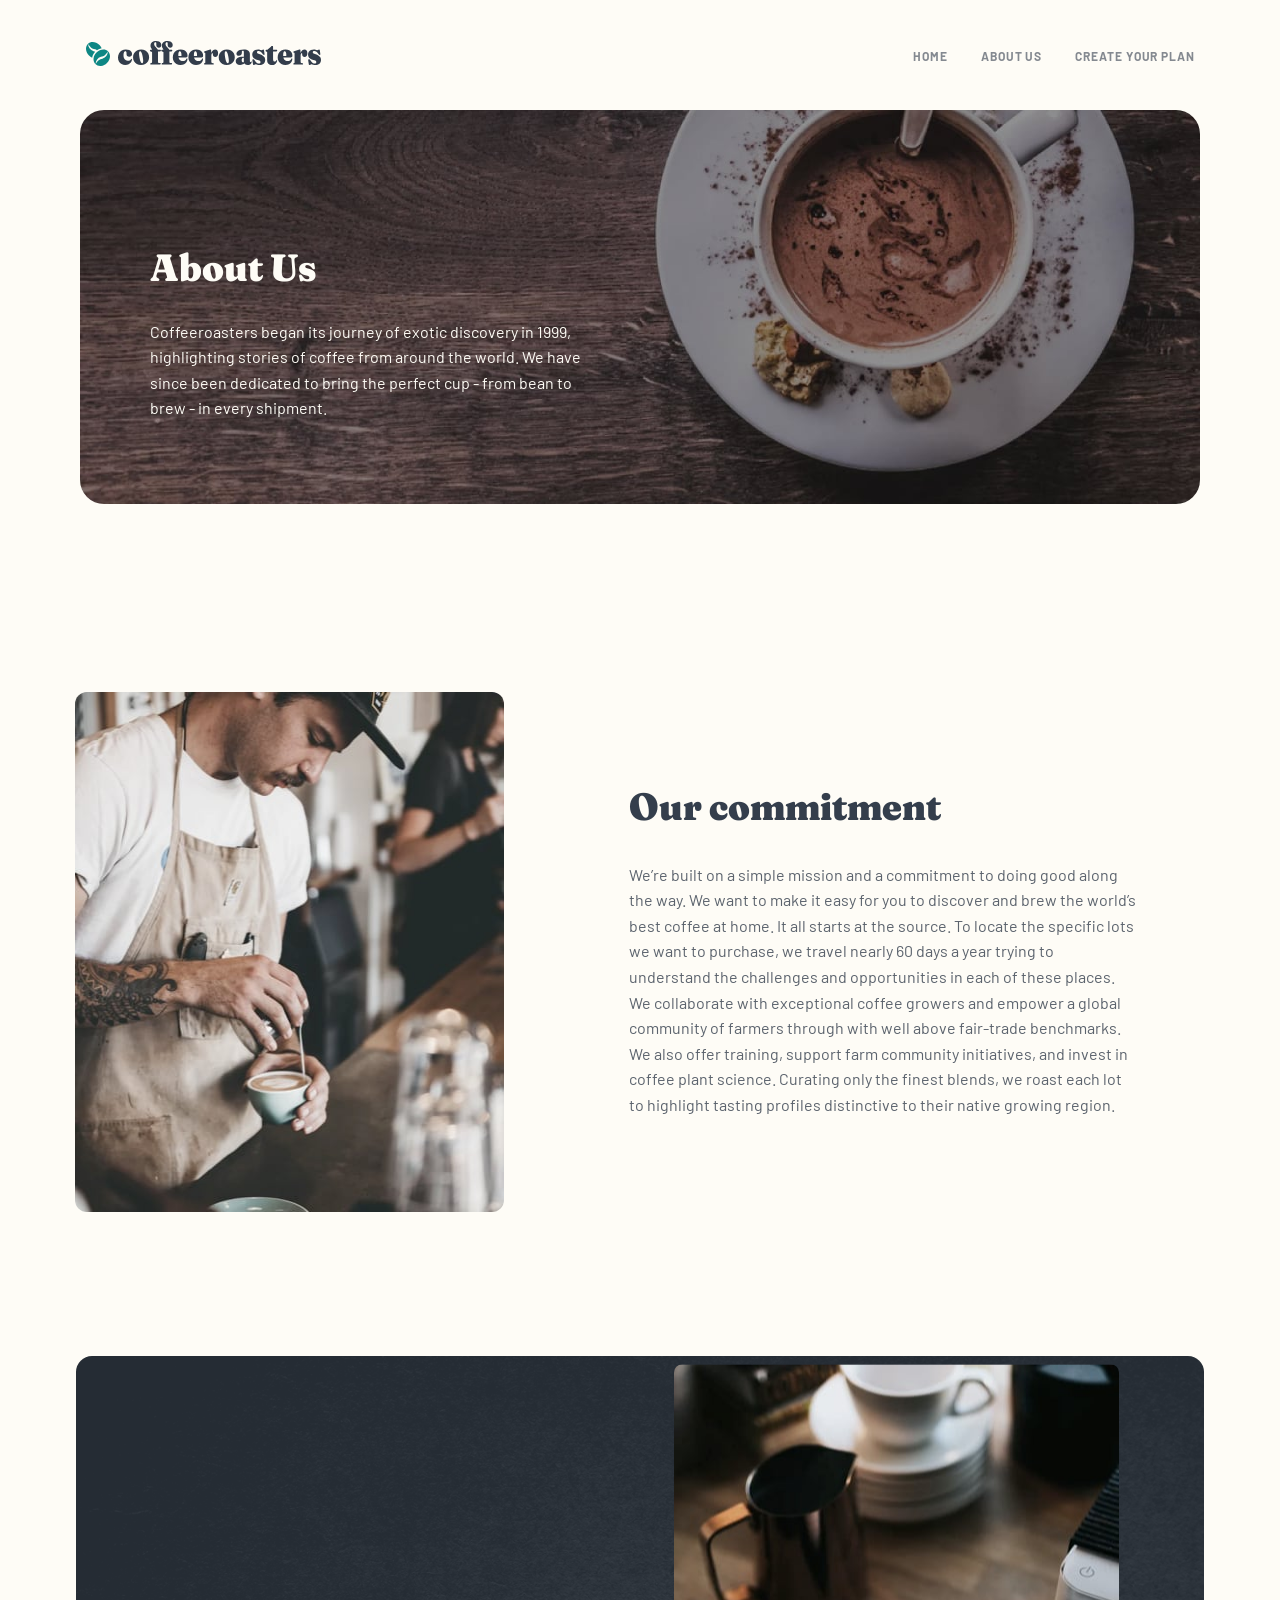
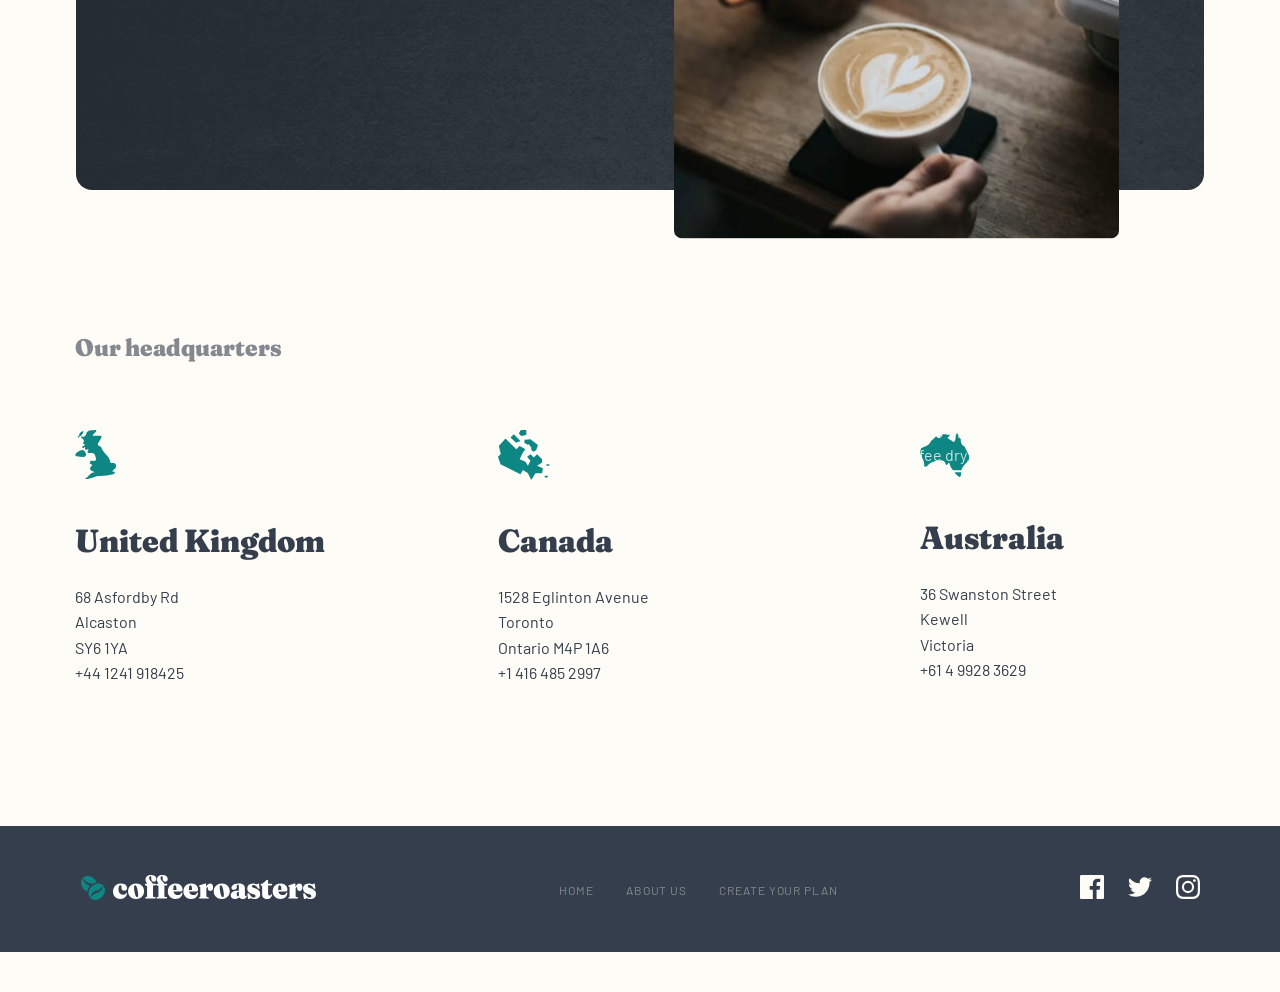
==== commit c2522c1d: "Finished about-page" ====
--- a/about.html
+++ b/about.html
@@ -158,10 +158,44 @@
           </p>
         </div>
       </section>
-      <!-- <section>Our headquarters United Kingdom 68 Asfordby
-      Rd Alcaston SY6 1YA +44 1241 918425 Canada 1528 Eglinton Avenue Toronto
-      Ontario M4P 1A6 +1 416 485 2997 Australia 36 Swanston Street Kewell
-      Victoria +61 4 9928 3629</section> -->
+      <section class="about__headquarters container">
+        <h5>Our headquarters</h5>
+        <ul>
+          <li>
+            <img
+              src="./assets/about/desktop/illustration-uk.svg"
+              alt="icon illustration uk"
+            />
+            <h4>United Kingdom</h4>
+            <span>68 Asfordby Rd</span>
+            <span>Alcaston</span>
+            <span>SY6 1YA</span>
+            <span>+44 1241 918425</span>
+          </li>
+          <li>
+            <img
+              src="./assets/about/desktop/illustration-canada.svg"
+              alt="icon illustration canada"
+            />
+            <h4>Canada</h4>
+            <span>1528 Eglinton Avenue</span>
+            <span>Toronto</span>
+            <span>Ontario M4P 1A6</span>
+            <span>+1 416 485 2997</span>
+          </li>
+          <li>
+            <img
+              src="./assets/about/desktop/illustration-australia.svg"
+              alt="icon illustration australia"
+            />
+            <h4>Australia</h4>
+            <span>36 Swanston Street</span>
+            <span>Kewell</span>
+            <span>Victoria</span>
+            <span>+61 4 9928 3629</span>
+          </li>
+        </ul>
+      </section>
     </main>
     <footer class="footer">
       <a href="#" class="footer__logo"
--- a/css/style.css
+++ b/css/style.css
@@ -514,36 +514,35 @@
     }
   }
   .about__quality {
-    position: relative;
-    /* max-width: 1280px; */
     max-width: clamp(21.438rem, calc(-5.182rem + 94.646vw), 80rem);
     width: 100%;
-    min-height: 434px;
+    height: 434px;
+    display: flex;
+    align-items: center;
+    justify-content: space-between;
+    flex-direction: row-reverse;
+    flex-wrap: wrap;
     margin: 0 auto 140px;
+    padding: 80px 85px;
     background-image: url(../assets/about/desktop/bg-quality.png);
     background-repeat: no-repeat;
     background-size: cover;
     background-position: center;
     border-radius: 16px;
     picture {
+      transform: translateY(-15%);
       .quality__img {
-        max-width: 100%;
         border-radius: 8px;
-        height: auto;
-        display: block;
-        position: absolute;
-        left: 58.6%;
-        bottom: 11%;
       }
     }
     .quality__content {
+      /* Запрешает тексту сжиматься */
+      flex-shrink: 0;
       width: 540px;
-      height: 210px;
-      /* margin: 112px 80px 112px; */
-      margin-inline-start: 80px;
-      padding-block-start: 112px;
+      flex-basis: 540px;
       color: var(--neutral-50);
       h3 {
+        width: 540px;
         font-family: "Fraunces 72pt Soft";
         font-size: clamp(1.75rem, calc(1.409rem + 1.212vw), 2.5rem);
         line-height: 120%;
@@ -553,6 +552,168 @@
         line-height: 160%;
         mix-blend-mode: normal;
         opacity: 0.8;
+      }
+    }
+  }
+  .about__headquarters {
+    margin-block-end: 140px;
+    h5 {
+      font-family: "Fraunces 72pt Soft";
+      font-size: 24px;
+      line-height: 150%;
+      color: var(--neutral-500);
+      margin-block-end: 64px;
+    }
+    ul {
+      padding-inline: 0;
+      display: flex;
+      align-items: center;
+      justify-content: space-between;
+      column-gap: 96px;
+      li {
+        width: 285px;
+        img {
+          margin-block-end: 40px;
+        }
+        h4 {
+          font-family: "Fraunces 72pt Soft";
+          font-size: 32px;
+          line-height: 114%;
+          color: var(--neutral-900);
+          margin-block-end: 24px;
+        }
+        span {
+          display: block;
+          font-size: 16px;
+          line-height: 160%;
+          color: var(--neutral-900);
+        }
+      }
+    }
+  }
+  .plan__hero {
+    /* width: 1270px; */
+    width: clamp(21.438rem, calc(-4.898rem + 93.636vw), 79.375rem);
+    /* height: 450px; */
+    height: clamp(25rem, calc(23.58rem + 5.051vw), 28.125rem);
+    margin: 0 auto;
+    position: relative;
+    overflow: hidden;
+    margin-block-end: 140px;
+    picture {
+      .hero__img {
+        width: 100%;
+        height: auto;
+        display: block;
+        object-fit: cover;
+        border-radius: 24px;
+      }
+    }
+    .plan__hero-content {
+      position: absolute;
+      top: 50%;
+      left: 6.3%;
+      transform: translateY(-50%);
+      z-index: 2;
+      color: var(--neutral-50);
+      max-width: 445px;
+      h3 {
+        font-family: "Fraunces 72pt Soft";
+        text-transform: capitalize;
+        font-size: 72px;
+        line-height: 140%;
+        margin-block-end: 32px;
+      }
+      p {
+        line-height: 160%;
+        mix-blend-mode: normal;
+        opacity: 0.8;
+      }
+    }
+  }
+  .plan__works {
+    max-width: clamp(21.438rem, calc(-5.182rem + 94.646vw), 80rem);
+    width: 100%;
+    height: 642px;
+    background-image: url(../assets/plan/desktop/bg-steps.png);
+    background-repeat: no-repeat;
+    background-size: cover;
+    background-position: center;
+    padding: 96px 80px;
+    margin-block-end: 140px;
+    div {
+      position: relative;
+      padding-block-end: 80px;
+      &::before {
+        position: absolute;
+        content: "";
+        width: 810px;
+        height: 1px;
+        left: 30px;
+        top: 15px;
+        border: 2px solid var(--orange-200);
+      }
+      span {
+        position: absolute;
+        width: 31px;
+        height: 31px;
+        background: transparent;
+        border: 2px solid var(--teal-600);
+        border-radius: 50%;
+        &:nth-child(1) {
+          top: 0;
+          left: 0;
+        }
+        &:nth-child(2) {
+          top: 0px;
+          left: 415px;
+        }
+        &:nth-child(3) {
+          top: 0px;
+          left: 840px;
+        }
+      }
+    }
+    ul {
+      padding-inline: 0;
+      display: flex;
+      align-items: center;
+      justify-content: space-between;
+      column-gap: 96px;
+      margin-block: 0 140px;
+      li {
+        width: 285px;
+        position: relative;
+        top: 80px;
+        counter-increment: numbers;
+        &::before {
+          position: absolute;
+          content: counter(numbers, decimal-leading-zero);
+          font-family: "Fraunces 9pt";
+          font-size: 72px;
+          line-height: 100%;
+          color: var(--orange-200);
+          transform: translateX(-50%);
+          left: 15%;
+          top: -95px;
+        }
+        h4 {
+          max-width: 200px;
+          width: 100%;
+          font-family: "Fraunces 9pt";
+          font-size: 32px;
+          line-height: 114%;
+          color: var(--neutral-50);
+          margin-block-end: 40px;
+          word-break: break-word;
+        }
+        p {
+          /* width: 285px;
+        height: 130px; */
+          font-size: 16px;
+          line-height: 160%;
+          color: var(--neutral-50);
+        }
       }
     }
   }
@@ -731,27 +892,80 @@
       }
     }
     .about__quality {
+      flex-wrap: nowrap;
+      flex-direction: column;
+      height: 399px;
       background-image: url("../assets/about/tablet/bg-quality.png");
-      margin-block-end: 96px;
-      z-index: 2;
+      margin-block: 290px 96px;
+      padding-inline: 0;
       picture {
-        /* padding-block-start: 233px; */
-        .quality__img {
-          left: 50%;
-          bottom: 80%;
-          transform: translateX(-50%); /* Центрируем по горизонтали */
-        }
+        transform: translate(0, -75%);
       }
       .quality__content {
-        height: 185px;
-        padding: 0;
-        margin-inline-start: 85px;
+        flex-basis: 0;
+        transform: translate(-15px, -180px);
         h3 {
           text-align: center;
           margin-block-end: 20px;
         }
         p {
           text-align: center;
+        }
+      }
+    }
+    .about__headquarters {
+      margin-block-end: 96px;
+      h5 {
+        margin-block-end: 64px;
+      }
+      ul {
+        column-gap: 67.5px;
+        li {
+          &:nth-child(1) {
+            /* Запрещает тексту сжиматься,
+            для того чтобы заголовок был в 1 строку */
+            flex-shrink: 0;
+            width: 267px;
+          }
+        }
+      }
+    }
+    .plan__hero {
+      margin-block-end: 80px;
+      .plan__hero-content {
+        max-width: clamp(18.938rem, calc(6.379rem + 44.654vw), 27.813rem);
+        h3 {
+          font-size: clamp(2.5rem, calc(1.591rem + 3.232vw), 4.5rem);
+        }
+      }
+    }
+    .plan__works {
+      max-width: 704px;
+      background-image: url("../assets/plan/tablet/bg-steps.png");
+      padding: 64px 32px;
+      margin-block-end: 80px;
+      div {
+        &::before {
+          width: 500px;
+        }
+        span {
+          &:nth-child(2) {
+            left: 250px;
+          }
+          &:nth-child(3) {
+            left: 520px;
+          }
+        }
+      }
+      ul {
+        column-gap: 32px;
+        margin-block-end: 64px;
+        li {
+          width: 192px;
+          height: 401px;
+          h4 {
+            margin-block-start: 0;
+          }
         }
       }
     }
@@ -938,6 +1152,91 @@
         }
       }
     }
+    .about__quality {
+      height: 508px;
+      margin-block: 180px 80px;
+      background-image: url(../assets/about/mobile/bg-quality.png);
+      picture {
+        transform: translate(0, -66%);
+        img {
+          width: 280px;
+          height: 156px;
+        }
+      }
+      .quality__content {
+        width: 303px;
+        transform: translate(0, -88px);
+        h3 {
+          width: 303px;
+          margin-block-end: 32px;
+        }
+      }
+    }
+    .about__headquarters {
+      margin-block-end: 80px;
+      h5 {
+        margin-block-end: 64px;
+        text-align: center;
+      }
+      ul {
+        flex-direction: column;
+        gap: 24px 0;
+        li {
+          width: 343px;
+          img {
+            display: block;
+            margin: 0 auto 32px;
+          }
+          h4 {
+            text-align: center;
+          }
+          span {
+            text-align: center;
+          }
+        }
+      }
+    }
+    .plan__hero {
+      margin-block-end: 64px;
+      .plan__hero-content {
+        h3 {
+          text-align: center;
+          margin-block-end: 20px;
+        }
+        p {
+          text-align: center;
+        }
+      }
+    }
+    .plan__works {
+      max-width: 343px;
+      height: 1055px;
+      background-image: url("../assets/plan/mobile/bg-steps.png");
+      padding: 48px 16px;
+      margin-block-end: 64px;
+      div {
+        display: none;
+      }
+      ul {
+        flex-direction: column;
+        gap: 40px 0;
+        li {
+          width: 311px;
+          height: 323px;
+          &::before {
+            left: 50%;
+          }
+          h4 {
+            max-width: inherit;
+            text-align: center;
+            margin-block-end: 24px;
+          }
+          p {
+            text-align: center;
+          }
+        }
+      }
+    }
   }
   .footer {
     flex-direction: column;
